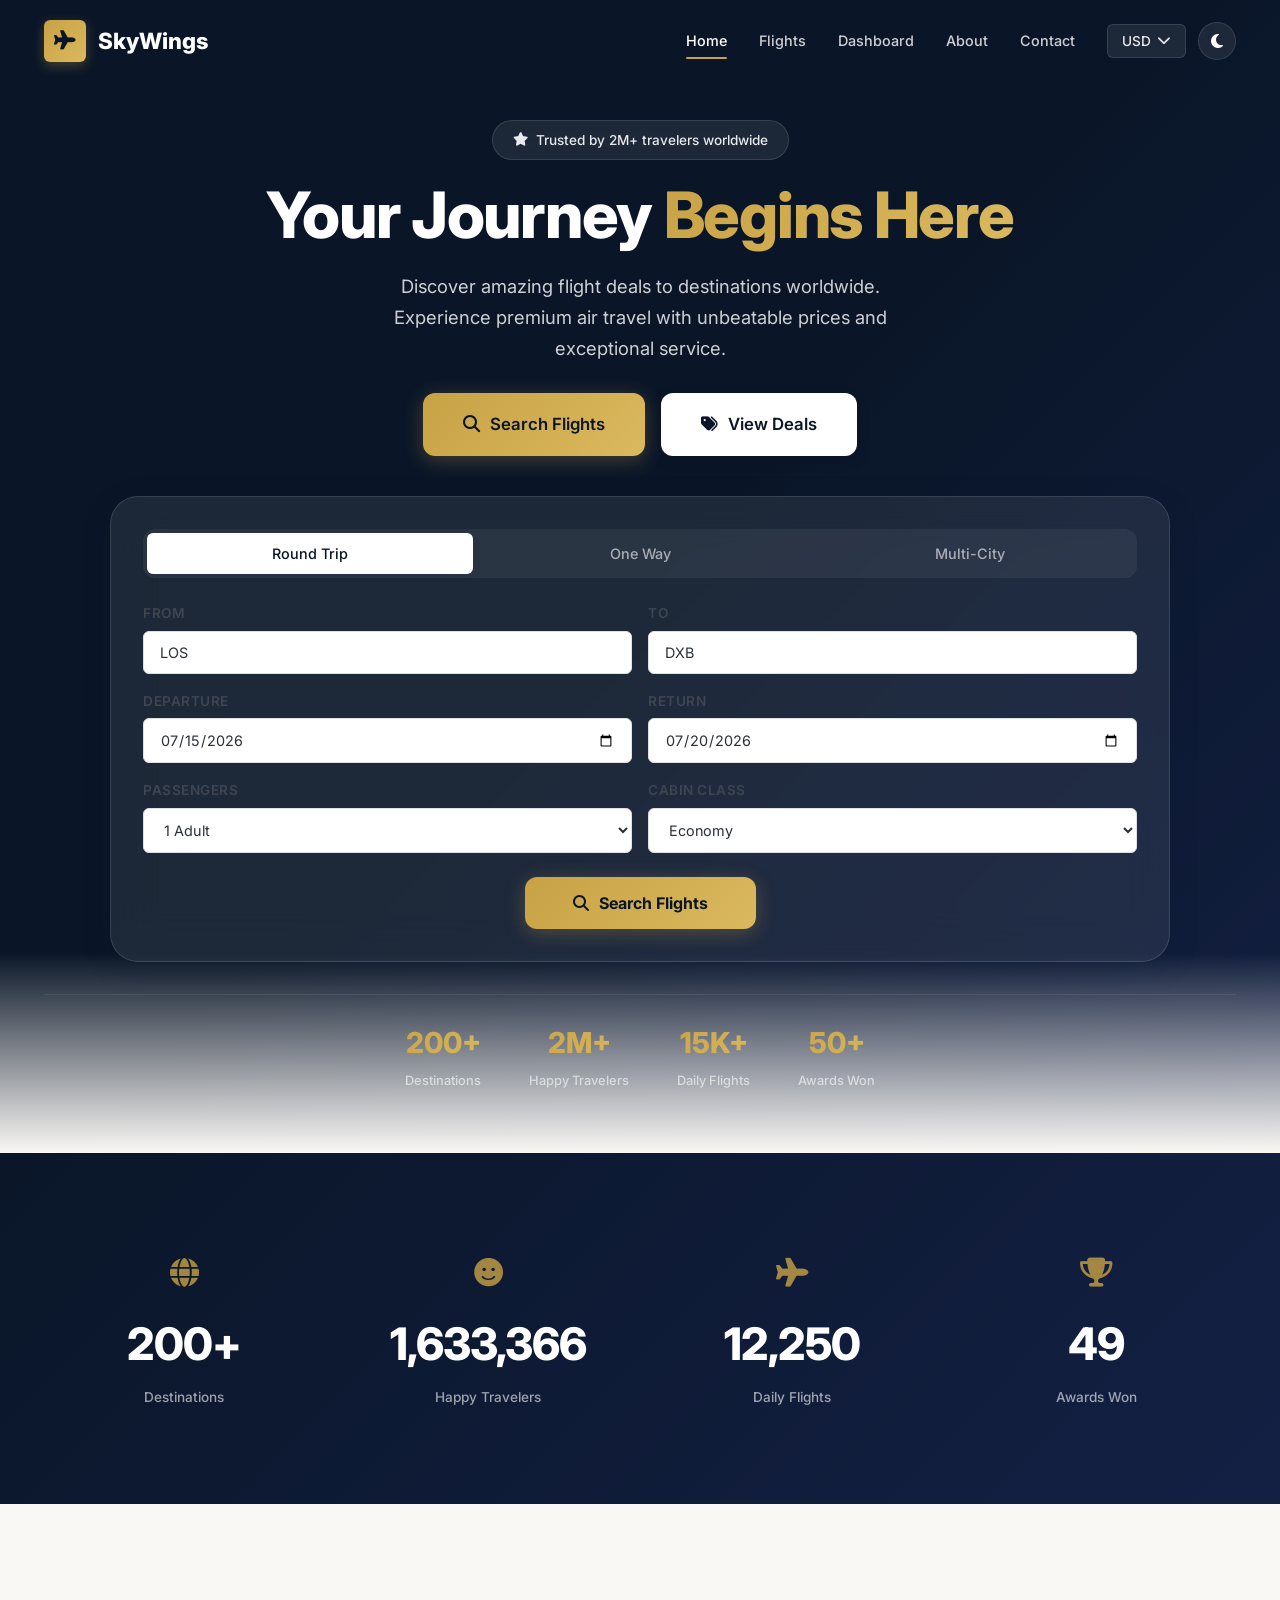
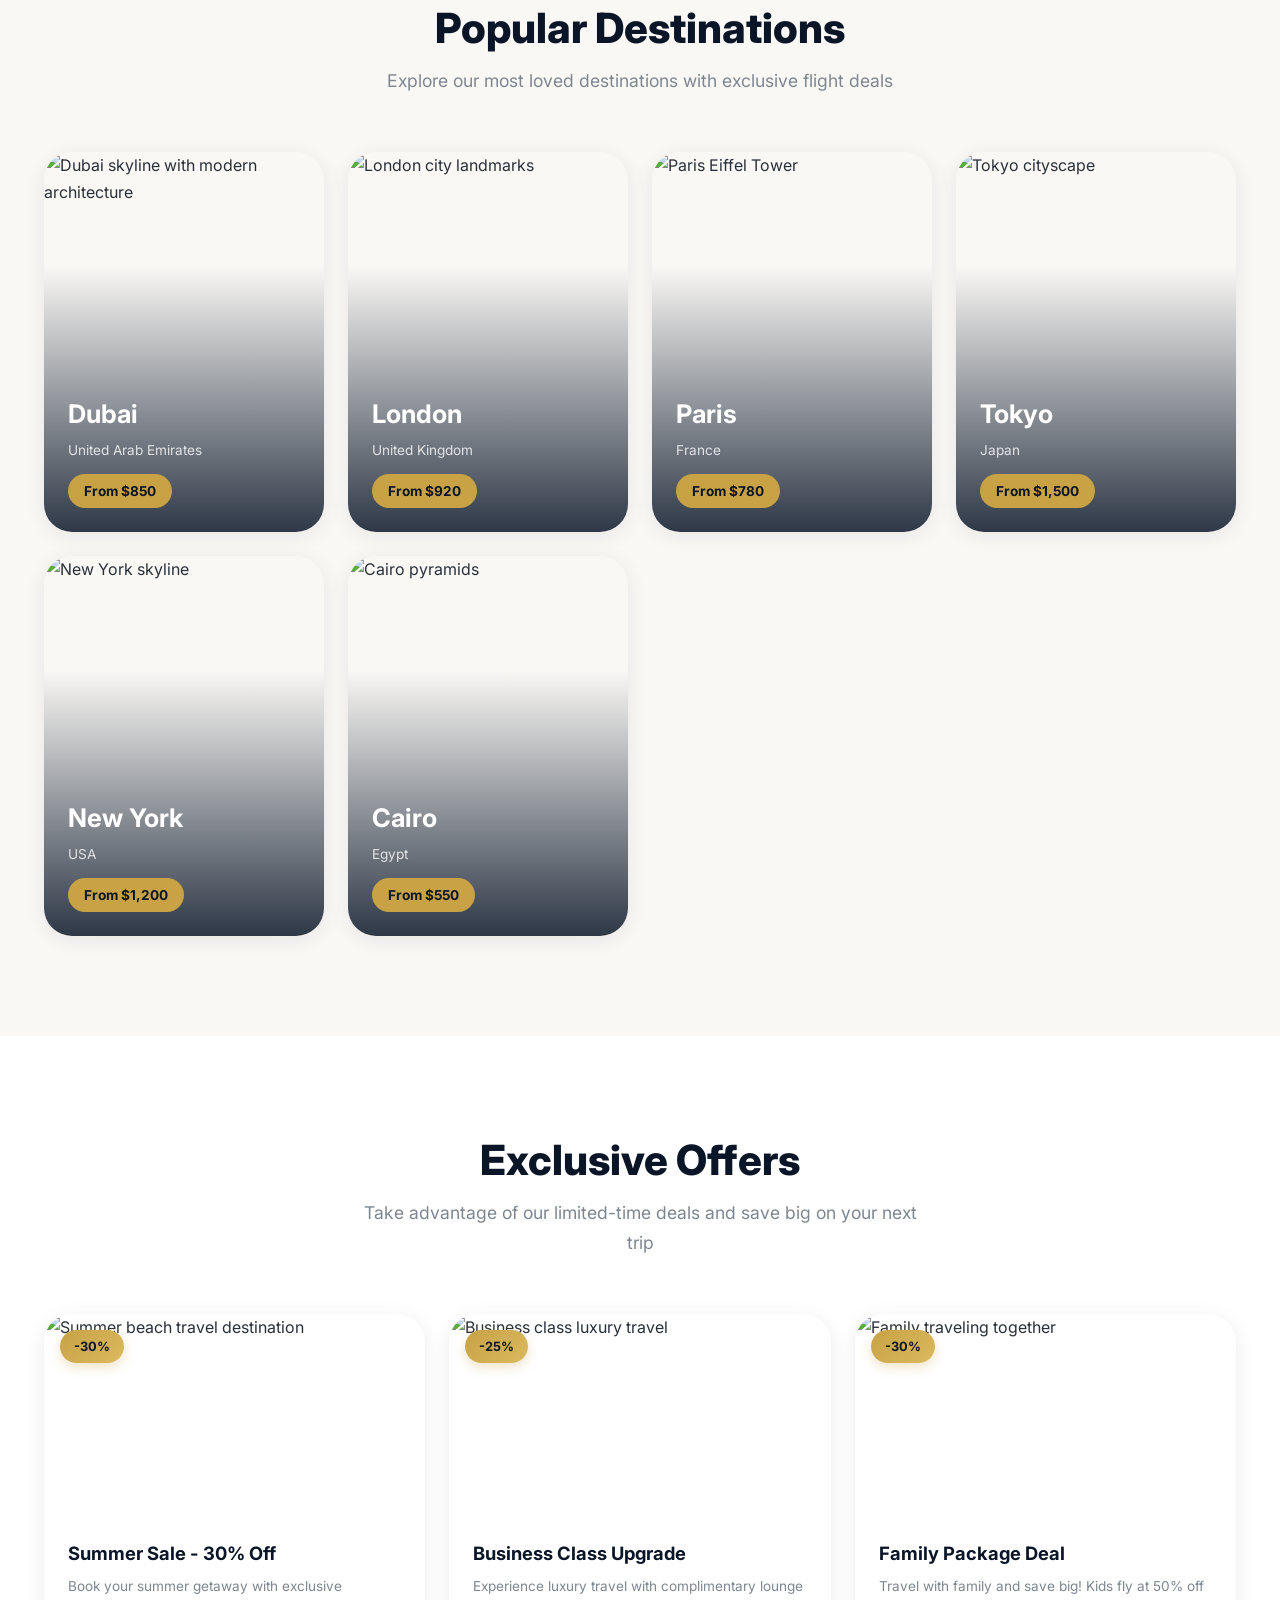
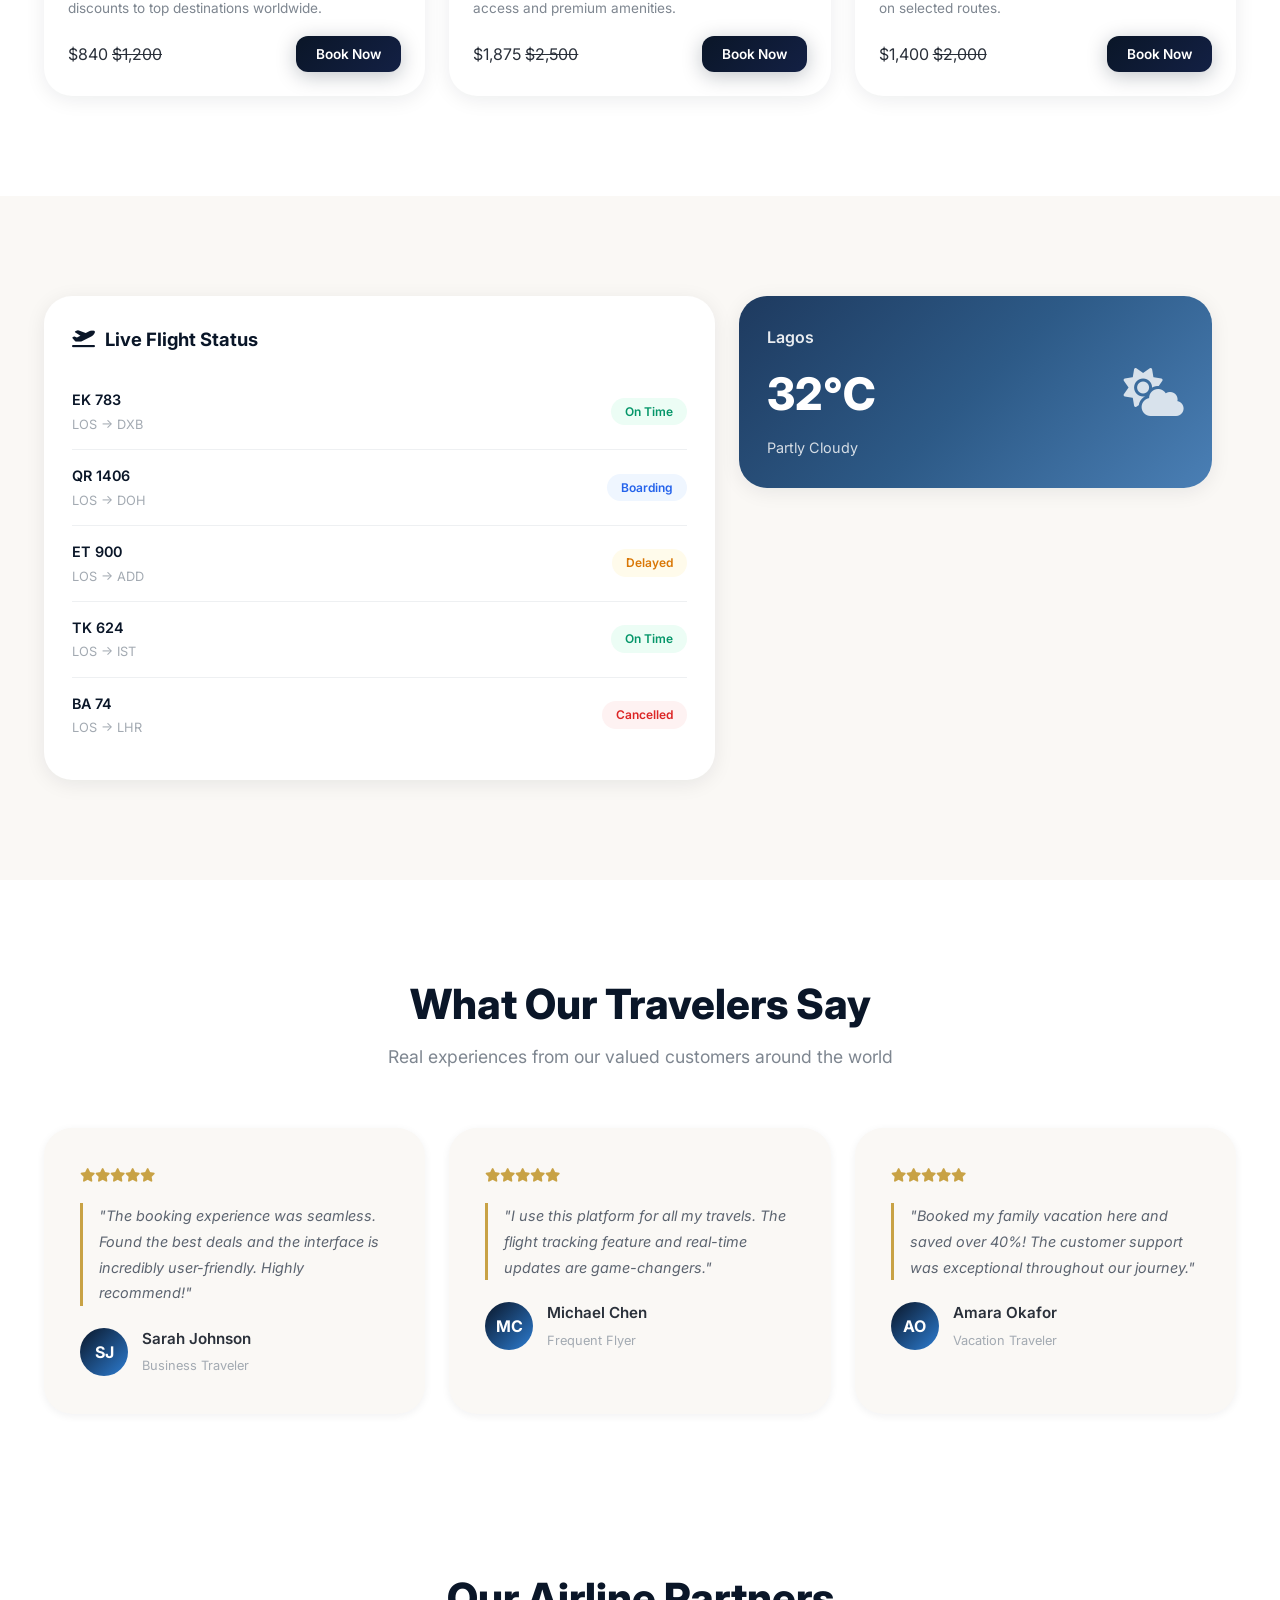
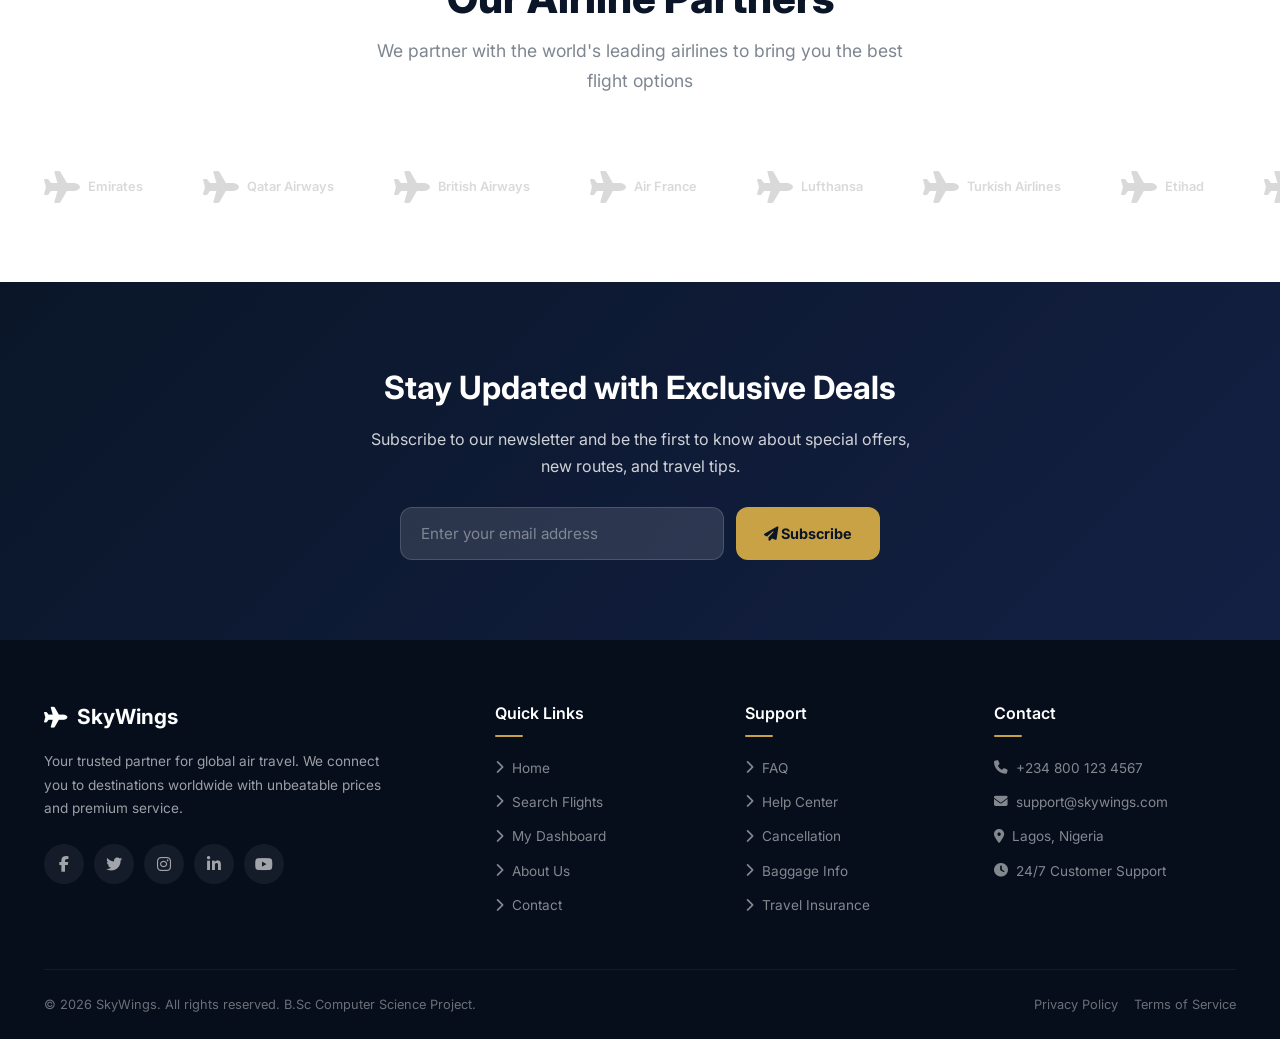
==== index.html @ 7c9b2b01 "Initial commit - SkyWings Flight Booking Website" ====
<!DOCTYPE html>
<html lang="en">
<head>
  <meta charset="UTF-8">
  <meta name="viewport" content="width=device-width, initial-scale=1.0">
  <title>SkyWings - Book Your Flight | Premium Air Travel</title>
  <meta name="description" content="Book flights to destinations worldwide with SkyWings. Best prices, premium service, and seamless booking experience.">
  <meta name="keywords" content="flight booking, cheap flights, air travel, airline tickets, SkyWings">
  
  <!-- Open Graph / Social Media -->
  <meta property="og:title" content="SkyWings - Book Your Flight | Premium Air Travel">
  <meta property="og:description" content="Book flights to destinations worldwide with SkyWings. Best prices, premium service, and seamless booking experience.">
  <meta property="og:type" content="website">
  <meta property="og:url" content="https://skywings.com">
  <meta property="og:image" content="https://images.unsplash.com/photo-1436491865332-7a61a109cc05?w=1200&h=630&fit=crop">
  <meta name="twitter:card" content="summary_large_image">
  <meta name="twitter:title" content="SkyWings - Book Your Flight | Premium Air Travel">
  <meta name="twitter:description" content="Book flights worldwide with SkyWings. Best prices and premium service.">
  
  <link rel="icon" type="image/svg+xml" href="data:image/svg+xml,<svg xmlns='http://www.w3.org/2000/svg' viewBox='0 0 100 100'><text y='.9em' font-size='90'>✈</text></svg>">
  <link rel="apple-touch-icon" href="data:image/svg+xml,<svg xmlns='http://www.w3.org/2000/svg' viewBox='0 0 100 100'><text y='.9em' font-size='90'>✈</text></svg>">
  <link rel="stylesheet" href="https://cdnjs.cloudflare.com/ajax/libs/font-awesome/6.4.0/css/all.min.css">
  <link rel="stylesheet" href="css/style.css">
</head>
<body>
  <!-- Skip to content -->
  <a href="#main-content" class="skip-link">Skip to main content</a>

  <!-- Preloader -->
  <div id="preloader">
    <div class="loader">
      <div class="loader-plane"><i class="fas fa-plane"></i></div>
      <div class="loader-text">SkyWings</div>
      <div class="loader-bar"></div>
    </div>
  </div>

  <!-- Toast Container -->
  <div class="toast-container" aria-live="polite" aria-atomic="true"></div>

  <!-- Navigation -->
  <nav class="navbar" role="navigation" aria-label="Main navigation">
    <div class="container">
      <a href="index.html" class="navbar-brand" aria-label="SkyWings Home">
        <span class="brand-icon" aria-hidden="true"><i class="fas fa-plane"></i></span>
        <span>SkyWings</span>
      </a>
      <div class="navbar-nav" role="menubar">
        <a href="index.html" class="nav-link active" aria-current="page" role="menuitem">Home</a>
        <a href="flights.html" class="nav-link" role="menuitem">Flights</a>
        <a href="dashboard.html" class="nav-link" role="menuitem">Dashboard</a>
        <a href="about.html" class="nav-link" role="menuitem">About</a>
        <a href="pages/contact.html" class="nav-link" role="menuitem">Contact</a>
        <div class="nav-actions">
          <div class="selector-wrapper">
            <button class="selector-trigger" aria-label="Select currency" aria-haspopup="true" aria-expanded="false">USD <i class="fas fa-chevron-down" aria-hidden="true"></i></button>
            <div class="selector-menu" role="menu" aria-label="Currency options">
              <button class="selector-item active" role="menuitem">USD</button>
              <button class="selector-item" role="menuitem">EUR</button>
              <button class="selector-item" role="menuitem">GBP</button>
              <button class="selector-item" role="menuitem">NGN</button>
            </div>
          </div>
          <button class="theme-toggle" aria-label="Toggle dark mode"></button>
        </div>
      </div>
      <button class="navbar-toggler" aria-label="Toggle navigation menu" aria-expanded="false">
        <i class="fas fa-bars" aria-hidden="true"></i>
      </button>
    </div>
  </nav>
  <div class="nav-overlay" aria-hidden="true"></div>

  <!-- Main Content -->
  <main id="main-content">
    <!-- Hero Section -->
    <section class="hero" aria-label="Hero section">
      <div class="hero-bg"></div>
      <div class="hero-content">
        <div class="container">
          <div class="hero-text reveal">
            <div class="hero-badge"><i class="fas fa-star" aria-hidden="true"></i> Trusted by 2M+ travelers worldwide</div>
            <h1>Your Journey <span>Begins Here</span></h1>
            <p>Discover amazing flight deals to destinations worldwide. Experience premium air travel with unbeatable prices and exceptional service.</p>
            <div class="hero-cta">
              <a href="#search" class="btn btn-secondary btn-lg"><i class="fas fa-search" aria-hidden="true"></i> Search Flights</a>
              <a href="flights.html" class="btn btn-light btn-lg"><i class="fas fa-tags" aria-hidden="true"></i> View Deals</a>
            </div>
          </div>

          <!-- Flight Search Form -->
          <div class="search-form-wrapper reveal reveal-delay-1" id="search">
            <div class="search-tabs" role="tablist" aria-label="Trip type">
              <button class="search-tab active" data-trip="roundtrip" role="tab" aria-selected="true">Round Trip</button>
              <button class="search-tab" data-trip="oneway" role="tab" aria-selected="false">One Way</button>
              <button class="search-tab" data-trip="multicity" role="tab" aria-selected="false">Multi-City</button>
            </div>
            <form class="search-form" novalidate>
              <div class="form-group">
                <label for="from">From</label>
                <div class="autocomplete-wrapper">
                  <input type="text" id="from" class="airport-input" placeholder="City or Airport code (e.g. LOS)" value="LOS" aria-label="Departure airport" autocomplete="off" required>
                  <div class="autocomplete-list" role="listbox"></div>
                </div>
              </div>
              <div class="form-group">
                <label for="to">To</label>
                <div class="autocomplete-wrapper">
                  <input type="text" id="to" class="airport-input" placeholder="City or Airport code (e.g. DXB)" value="DXB" aria-label="Destination airport" autocomplete="off" required>
                  <div class="autocomplete-list" role="listbox"></div>
                </div>
              </div>
              <div class="form-group">
                <label for="depart">Departure</label>
                <input type="date" id="depart" value="2026-07-15" aria-label="Departure date" required>
              </div>
              <div class="form-group" id="return-date-group">
                <label for="return">Return</label>
                <input type="date" id="return" value="2026-07-20" aria-label="Return date">
              </div>
              <div class="form-group">
                <label for="passengers">Passengers</label>
                <select id="passengers" aria-label="Number of passengers">
                  <option value="1">1 Adult</option>
                  <option value="2">2 Adults</option>
                  <option value="3">3 Adults</option>
                  <option value="4">4 Adults</option>
                  <option value="5">5 Adults</option>
                </select>
              </div>
              <div class="form-group">
                <label for="cabin">Cabin Class</label>
                <select id="cabin" aria-label="Cabin class">
                  <option value="Economy">Economy</option>
                  <option value="Premium Economy">Premium Economy</option>
                  <option value="Business">Business</option>
                  <option value="First">First Class</option>
                </select>
              </div>
              <div class="search-btn-wrapper">
                <button type="submit" class="search-btn"><i class="fas fa-search" aria-hidden="true"></i> Search Flights</button>
              </div>
            </form>
          </div>

          <!-- Hero Stats -->
          <div class="hero-stats reveal reveal-delay-2">
            <div class="hero-stat">
              <span class="num">200+</span>
              <span class="lbl">Destinations</span>
            </div>
            <div class="hero-stat">
              <span class="num">2M+</span>
              <span class="lbl">Happy Travelers</span>
            </div>
            <div class="hero-stat">
              <span class="num">15K+</span>
              <span class="lbl">Daily Flights</span>
            </div>
            <div class="hero-stat">
              <span class="num">50+</span>
              <span class="lbl">Awards Won</span>
            </div>
          </div>
        </div>
      </div>
    </section>

    <!-- Counters Section -->
    <section class="counter-section" aria-label="Company statistics">
      <div class="container">
        <div class="counters-grid">
          <div class="counter-item reveal">
            <div class="counter-icon" aria-hidden="true"><i class="fas fa-globe"></i></div>
            <div class="counter-number" data-target="200">0</div>
            <div class="counter-label">Destinations</div>
          </div>
          <div class="counter-item reveal">
            <div class="counter-icon" aria-hidden="true"><i class="fas fa-smile"></i></div>
            <div class="counter-number" data-target="2000000">0</div>
            <div class="counter-label">Happy Travelers</div>
          </div>
          <div class="counter-item reveal">
            <div class="counter-icon" aria-hidden="true"><i class="fas fa-plane"></i></div>
            <div class="counter-number" data-target="15000">0</div>
            <div class="counter-label">Daily Flights</div>
          </div>
          <div class="counter-item reveal">
            <div class="counter-icon" aria-hidden="true"><i class="fas fa-trophy"></i></div>
            <div class="counter-number" data-target="50">0</div>
            <div class="counter-label">Awards Won</div>
          </div>
        </div>
      </div>
    </section>

    <!-- Popular Destinations -->
    <section class="section-padding" aria-label="Popular destinations">
      <div class="container">
        <div class="section-title reveal">
          <h2>Popular Destinations</h2>
          <p>Explore our most loved destinations with exclusive flight deals</p>
        </div>
        <div class="destinations-grid">
          <div class="destination-card reveal reveal-delay-1" data-name="Dubai" role="button" tabindex="0">
            <img src="https://images.unsplash.com/photo-1512453979798-5ea266f8880c?w=400&h=350&fit=crop" alt="Dubai skyline with modern architecture" loading="lazy">
            <div class="destination-overlay">
              <h3>Dubai</h3>
              <p>United Arab Emirates</p>
              <span class="destination-price">From $850</span>
            </div>
          </div>
          <div class="destination-card reveal reveal-delay-2" data-name="London" role="button" tabindex="0">
            <img src="https://images.unsplash.com/photo-1513635269975-59663e0ac1ad?w=400&h=350&fit=crop" alt="London city landmarks" loading="lazy">
            <div class="destination-overlay">
              <h3>London</h3>
              <p>United Kingdom</p>
              <span class="destination-price">From $920</span>
            </div>
          </div>
          <div class="destination-card reveal reveal-delay-3" data-name="Paris" role="button" tabindex="0">
            <img src="https://images.unsplash.com/photo-1502602898657-3e91760cbb34?w=400&h=350&fit=crop" alt="Paris Eiffel Tower" loading="lazy">
            <div class="destination-overlay">
              <h3>Paris</h3>
              <p>France</p>
              <span class="destination-price">From $780</span>
            </div>
          </div>
          <div class="destination-card reveal" data-name="Tokyo" role="button" tabindex="0">
            <img src="https://images.unsplash.com/photo-1540959733332-eab4deabeeaf?w=400&h=350&fit=crop" alt="Tokyo cityscape" loading="lazy">
            <div class="destination-overlay">
              <h3>Tokyo</h3>
              <p>Japan</p>
              <span class="destination-price">From $1,500</span>
            </div>
          </div>
          <div class="destination-card reveal reveal-delay-2" data-name="New York" role="button" tabindex="0">
            <img src="https://images.unsplash.com/photo-1496442226666-8d4d0e62e6e9?w=400&h=350&fit=crop" alt="New York skyline" loading="lazy">
            <div class="destination-overlay">
              <h3>New York</h3>
              <p>USA</p>
              <span class="destination-price">From $1,200</span>
            </div>
          </div>
          <div class="destination-card reveal reveal-delay-3" data-name="Cairo" role="button" tabindex="0">
            <img src="https://images.unsplash.com/photo-1572252009286-268acec5ca0a?w=400&h=350&fit=crop" alt="Cairo pyramids" loading="lazy">
            <div class="destination-overlay">
              <h3>Cairo</h3>
              <p>Egypt</p>
              <span class="destination-price">From $550</span>
            </div>
          </div>
        </div>
      </div>
    </section>

    <!-- Offers Section -->
    <section class="section-padding testimonials" aria-label="Travel offers">
      <div class="container">
        <div class="section-title reveal">
          <h2>Exclusive Offers</h2>
          <p>Take advantage of our limited-time deals and save big on your next trip</p>
        </div>
        <div class="offers-grid">
          <div class="offer-card reveal reveal-delay-1">
            <span class="offer-badge">-30%</span>
            <div class="offer-image">
              <img src="https://images.unsplash.com/photo-1464037866556-6812c9d1c72e?w=400&h=250&fit=crop" alt="Summer beach travel destination" loading="lazy">
            </div>
            <div class="offer-content">
              <h3>Summer Sale - 30% Off</h3>
              <p>Book your summer getaway with exclusive discounts to top destinations worldwide.</p>
              <div class="offer-price">
                <span class="price">$840 <del aria-label="Original price $1,200">$1,200</del></span>
                <button class="btn btn-primary btn-sm">Book Now</button>
              </div>
            </div>
          </div>
          <div class="offer-card reveal reveal-delay-2">
            <span class="offer-badge">-25%</span>
            <div class="offer-image">
              <img src="https://images.unsplash.com/photo-1542296332-2e4473faf563?w=400&h=250&fit=crop" alt="Business class luxury travel" loading="lazy">
            </div>
            <div class="offer-content">
              <h3>Business Class Upgrade</h3>
              <p>Experience luxury travel with complimentary lounge access and premium amenities.</p>
              <div class="offer-price">
                <span class="price">$1,875 <del aria-label="Original price $2,500">$2,500</del></span>
                <button class="btn btn-primary btn-sm">Book Now</button>
              </div>
            </div>
          </div>
          <div class="offer-card reveal reveal-delay-3">
            <span class="offer-badge">-30%</span>
            <div class="offer-image">
              <img src="https://images.unsplash.com/photo-1488646953014-85cb44e25828?w=400&h=250&fit=crop" alt="Family traveling together" loading="lazy">
            </div>
            <div class="offer-content">
              <h3>Family Package Deal</h3>
              <p>Travel with family and save big! Kids fly at 50% off on selected routes.</p>
              <div class="offer-price">
                <span class="price">$1,400 <del aria-label="Original price $2,000">$2,000</del></span>
                <button class="btn btn-primary btn-sm">Book Now</button>
              </div>
            </div>
          </div>
        </div>
      </div>
    </section>

    <!-- Flight Status + Weather Widget -->
    <section class="section-padding" aria-label="Live flight status and weather">
      <div class="container">
        <div class="row g-4">
          <div class="col-lg-7 reveal">
            <div class="flight-status-widget">
              <h3><i class="fas fa-plane-departure" aria-hidden="true"></i> Live Flight Status</h3>
              <div class="flight-status-list"></div>
            </div>
          </div>
          <div class="col-lg-5 reveal reveal-delay-1">
            <div class="weather-widget">
              <div class="weather-data" data-city="Lagos"></div>
            </div>
          </div>
        </div>
      </div>
    </section>

    <!-- Testimonials -->
    <section class="section-padding testimonials" aria-label="Customer testimonials">
      <div class="container">
        <div class="section-title reveal">
          <h2>What Our Travelers Say</h2>
          <p>Real experiences from our valued customers around the world</p>
        </div>
        <div class="testimonials-grid">
          <div class="testimonial-card reveal reveal-delay-1">
            <div class="testimonial-stars" aria-label="5 out of 5 stars">
              <i class="fas fa-star" aria-hidden="true"></i><i class="fas fa-star" aria-hidden="true"></i><i class="fas fa-star" aria-hidden="true"></i><i class="fas fa-star" aria-hidden="true"></i><i class="fas fa-star" aria-hidden="true"></i>
            </div>
            <p class="testimonial-text">"The booking experience was seamless. Found the best deals and the interface is incredibly user-friendly. Highly recommend!"</p>
            <div class="testimonial-author">
              <div class="testimonial-avatar" aria-hidden="true">SJ</div>
              <div class="testimonial-info">
                <h4>Sarah Johnson</h4>
                <span>Business Traveler</span>
              </div>
            </div>
          </div>
          <div class="testimonial-card reveal reveal-delay-2">
            <div class="testimonial-stars" aria-label="5 out of 5 stars">
              <i class="fas fa-star" aria-hidden="true"></i><i class="fas fa-star" aria-hidden="true"></i><i class="fas fa-star" aria-hidden="true"></i><i class="fas fa-star" aria-hidden="true"></i><i class="fas fa-star" aria-hidden="true"></i>
            </div>
            <p class="testimonial-text">"I use this platform for all my travels. The flight tracking feature and real-time updates are game-changers."</p>
            <div class="testimonial-author">
              <div class="testimonial-avatar" aria-hidden="true">MC</div>
              <div class="testimonial-info">
                <h4>Michael Chen</h4>
                <span>Frequent Flyer</span>
              </div>
            </div>
          </div>
          <div class="testimonial-card reveal reveal-delay-3">
            <div class="testimonial-stars" aria-label="5 out of 5 stars">
              <i class="fas fa-star" aria-hidden="true"></i><i class="fas fa-star" aria-hidden="true"></i><i class="fas fa-star" aria-hidden="true"></i><i class="fas fa-star" aria-hidden="true"></i><i class="fas fa-star" aria-hidden="true"></i>
            </div>
            <p class="testimonial-text">"Booked my family vacation here and saved over 40%! The customer support was exceptional throughout our journey."</p>
            <div class="testimonial-author">
              <div class="testimonial-avatar" aria-hidden="true">AO</div>
              <div class="testimonial-info">
                <h4>Amara Okafor</h4>
                <span>Vacation Traveler</span>
              </div>
            </div>
          </div>
        </div>
      </div>
    </section>

    <!-- Partners Section -->
    <section class="partners-section section-padding" aria-label="Airline partners">
      <div class="container">
        <div class="section-title reveal">
          <h2>Our Airline Partners</h2>
          <p>We partner with the world's leading airlines to bring you the best flight options</p>
        </div>
        <div class="partners-track" aria-hidden="true">
          <div class="partner-item"><i class="fas fa-plane"></i> <span style="font-size:0.8rem;color:var(--gray-500);margin-left:8px;font-weight:600;">Emirates</span></div>
          <div class="partner-item"><i class="fas fa-plane"></i> <span style="font-size:0.8rem;color:var(--gray-500);margin-left:8px;font-weight:600;">Qatar Airways</span></div>
          <div class="partner-item"><i class="fas fa-plane"></i> <span style="font-size:0.8rem;color:var(--gray-500);margin-left:8px;font-weight:600;">British Airways</span></div>
          <div class="partner-item"><i class="fas fa-plane"></i> <span style="font-size:0.8rem;color:var(--gray-500);margin-left:8px;font-weight:600;">Air France</span></div>
          <div class="partner-item"><i class="fas fa-plane"></i> <span style="font-size:0.8rem;color:var(--gray-500);margin-left:8px;font-weight:600;">Lufthansa</span></div>
          <div class="partner-item"><i class="fas fa-plane"></i> <span style="font-size:0.8rem;color:var(--gray-500);margin-left:8px;font-weight:600;">Turkish Airlines</span></div>
          <div class="partner-item"><i class="fas fa-plane"></i> <span style="font-size:0.8rem;color:var(--gray-500);margin-left:8px;font-weight:600;">Etihad</span></div>
          <div class="partner-item"><i class="fas fa-plane"></i> <span style="font-size:0.8rem;color:var(--gray-500);margin-left:8px;font-weight:600;">KLM</span></div>
          <div class="partner-item"><i class="fas fa-plane"></i> <span style="font-size:0.8rem;color:var(--gray-500);margin-left:8px;font-weight:600;">Singapore Airlines</span></div>
          <div class="partner-item"><i class="fas fa-plane"></i> <span style="font-size:0.8rem;color:var(--gray-500);margin-left:8px;font-weight:600;">Ethiopian Airlines</span></div>
          <!-- Duplicate for infinite scroll -->
          <div class="partner-item"><i class="fas fa-plane"></i> <span style="font-size:0.8rem;color:var(--gray-500);margin-left:8px;font-weight:600;">Emirates</span></div>
          <div class="partner-item"><i class="fas fa-plane"></i> <span style="font-size:0.8rem;color:var(--gray-500);margin-left:8px;font-weight:600;">Qatar Airways</span></div>
          <div class="partner-item"><i class="fas fa-plane"></i> <span style="font-size:0.8rem;color:var(--gray-500);margin-left:8px;font-weight:600;">British Airways</span></div>
          <div class="partner-item"><i class="fas fa-plane"></i> <span style="font-size:0.8rem;color:var(--gray-500);margin-left:8px;font-weight:600;">Air France</span></div>
          <div class="partner-item"><i class="fas fa-plane"></i> <span style="font-size:0.8rem;color:var(--gray-500);margin-left:8px;font-weight:600;">Lufthansa</span></div>
          <div class="partner-item"><i class="fas fa-plane"></i> <span style="font-size:0.8rem;color:var(--gray-500);margin-left:8px;font-weight:600;">Turkish Airlines</span></div>
          <div class="partner-item"><i class="fas fa-plane"></i> <span style="font-size:0.8rem;color:var(--gray-500);margin-left:8px;font-weight:600;">Etihad</span></div>
          <div class="partner-item"><i class="fas fa-plane"></i> <span style="font-size:0.8rem;color:var(--gray-500);margin-left:8px;font-weight:600;">KLM</span></div>
          <div class="partner-item"><i class="fas fa-plane"></i> <span style="font-size:0.8rem;color:var(--gray-500);margin-left:8px;font-weight:600;">Singapore Airlines</span></div>
          <div class="partner-item"><i class="fas fa-plane"></i> <span style="font-size:0.8rem;color:var(--gray-500);margin-left:8px;font-weight:600;">Ethiopian Airlines</span></div>
        </div>
      </div>
    </section>

    <!-- Newsletter -->
    <section class="newsletter section-padding" aria-label="Newsletter subscription">
      <div class="container">
        <div class="newsletter-content reveal">
          <h2>Stay Updated with Exclusive Deals</h2>
          <p>Subscribe to our newsletter and be the first to know about special offers, new routes, and travel tips.</p>
          <form class="newsletter-form">
            <input type="email" placeholder="Enter your email address" aria-label="Email for newsletter" required>
            <button type="submit"><i class="fas fa-paper-plane" aria-hidden="true"></i> Subscribe</button>
          </form>
        </div>
      </div>
    </section>
  </main>

  <!-- Footer -->
  <footer class="footer" role="contentinfo">
    <div class="container">
      <div class="footer-grid">
        <div class="footer-brand">
          <h3><i class="fas fa-plane" aria-hidden="true"></i> SkyWings</h3>
          <p>Your trusted partner for global air travel. We connect you to destinations worldwide with unbeatable prices and premium service.</p>
          <div class="footer-social">
            <a href="#" aria-label="Follow us on Facebook"><i class="fab fa-facebook-f"></i></a>
            <a href="#" aria-label="Follow us on Twitter"><i class="fab fa-twitter"></i></a>
            <a href="#" aria-label="Follow us on Instagram"><i class="fab fa-instagram"></i></a>
            <a href="#" aria-label="Follow us on LinkedIn"><i class="fab fa-linkedin-in"></i></a>
            <a href="#" aria-label="Subscribe to our YouTube channel"><i class="fab fa-youtube"></i></a>
          </div>
        </div>
        <div>
          <h4>Quick Links</h4>
          <ul class="footer-links">
            <li><a href="index.html"><i class="fas fa-chevron-right" aria-hidden="true"></i> Home</a></li>
            <li><a href="flights.html"><i class="fas fa-chevron-right" aria-hidden="true"></i> Search Flights</a></li>
            <li><a href="dashboard.html"><i class="fas fa-chevron-right" aria-hidden="true"></i> My Dashboard</a></li>
            <li><a href="about.html"><i class="fas fa-chevron-right" aria-hidden="true"></i> About Us</a></li>
            <li><a href="pages/contact.html"><i class="fas fa-chevron-right" aria-hidden="true"></i> Contact</a></li>
          </ul>
        </div>
        <div>
          <h4>Support</h4>
          <ul class="footer-links">
            <li><a href="pages/faq.html"><i class="fas fa-chevron-right" aria-hidden="true"></i> FAQ</a></li>
            <li><a href="pages/contact.html"><i class="fas fa-chevron-right" aria-hidden="true"></i> Help Center</a></li>
            <li><a href="#"><i class="fas fa-chevron-right" aria-hidden="true"></i> Cancellation</a></li>
            <li><a href="#"><i class="fas fa-chevron-right" aria-hidden="true"></i> Baggage Info</a></li>
            <li><a href="#"><i class="fas fa-chevron-right" aria-hidden="true"></i> Travel Insurance</a></li>
          </ul>
        </div>
        <div>
          <h4>Contact</h4>
          <ul class="footer-links">
            <li><a href="tel:+2348001234567" aria-label="Call us at +234 800 123 4567"><i class="fas fa-phone" aria-hidden="true"></i> +234 800 123 4567</a></li>
            <li><a href="mailto:support@skywings.com"><i class="fas fa-envelope" aria-hidden="true"></i> support@skywings.com</a></li>
            <li><a href="#"><i class="fas fa-map-marker-alt" aria-hidden="true"></i> Lagos, Nigeria</a></li>
            <li><a href="#"><i class="fas fa-clock" aria-hidden="true"></i> 24/7 Customer Support</a></li>
          </ul>
        </div>
      </div>
      <div class="footer-bottom">
        <p>&copy; 2026 SkyWings. All rights reserved. B.Sc Computer Science Project.</p>
        <div class="footer-bottom-links">
          <a href="#">Privacy Policy</a>
          <a href="#">Terms of Service</a>
        </div>
      </div>
    </div>
  </footer>

  <!-- Scroll to Top -->
  <button class="scroll-top" aria-label="Scroll to top"><i class="fas fa-arrow-up" aria-hidden="true"></i></button>

  <!-- Scripts -->
  <script src="js/data.js"></script>
  <script src="js/main.js"></script>
</body>
</html>
---- css/style.css ----
/* ============================================================
   SKYWINGS - Premium Flight Booking Interface v2.0
   Fully Responsive | WCAG 2.1 AA | Cross-Browser
   B.Sc Computer Science Final Year Project
   ============================================================ */

/* ===== GOOGLE FONTS ===== */
@import url('https://fonts.googleapis.com/css2?family=Inter:wght@300;400;500;600;700;800;900&display=swap');

/* ===== CSS CUSTOM PROPERTIES ===== */
:root {
  --primary: #0a1628;
  --primary-light: #132044;
  --primary-dark: #060e1c;
  --secondary: #c8a245;
  --secondary-light: #dbb95e;
  --secondary-dark: #a88332;
  --accent: #2d7dd2;
  --white: #ffffff;
  --black: #0a0a0a;
  --cream: #faf8f5;
  --gray-50: #f7f7f9;
  --gray-100: #eef0f2;
  --gray-200: #dde0e4;
  --gray-300: #c4c9cf;
  --gray-400: #a3aab2;
  --gray-500: #7e8690;
  --gray-600: #5c6470;
  --gray-700: #3f4652;
  --gray-800: #2a303a;
  --gray-900: #14181f;
  --success: #059669;
  --warning: #d97706;
  --error: #dc2626;
  --info: #2563eb;
  --font-primary: 'Inter', -apple-system, 'Segoe UI', system-ui, sans-serif;
  --shadow-xs: 0 1px 2px rgba(10,22,40,0.05);
  --shadow-sm: 0 2px 8px rgba(10,22,40,0.06);
  --shadow-md: 0 4px 20px rgba(10,22,40,0.08);
  --shadow-lg: 0 8px 40px rgba(10,22,40,0.12);
  --shadow-xl: 0 16px 60px rgba(10,22,40,0.16);
  --radius-sm: 6px;
  --radius-md: 12px;
  --radius-lg: 20px;
  --radius-xl: 28px;
  --radius-full: 9999px;
  --ease-out: cubic-bezier(0.16, 1, 0.3, 1);
  --transition-fast: 0.2s var(--ease-out);
  --transition-normal: 0.35s var(--ease-out);
  --glass-bg: rgba(255,255,255,0.08);
  --glass-border: rgba(255,255,255,0.12);
  --glass-shadow: 0 8px 32px rgba(10,22,40,0.12);
}

[data-theme="dark"] {
  --primary: #1a2a4a;
  --primary-light: #243b66;
  --primary-dark: #0d1a33;
  --cream: #111827;
  --gray-50: #1a202c;
  --gray-100: #242b3d;
  --gray-200: #2d3648;
  --gray-300: #3d4759;
  --gray-400: #5c6678;
  --gray-500: #7b8496;
  --gray-600: #9ca3b4;
  --gray-700: #c4cad6;
  --gray-800: #e2e6ed;
  --gray-900: #f3f4f8;
  --glass-bg: rgba(0,0,0,0.25);
  --glass-border: rgba(255,255,255,0.06);
  --shadow-sm: 0 2px 8px rgba(0,0,0,0.3);
  --shadow-md: 0 4px 20px rgba(0,0,0,0.35);
  --shadow-lg: 0 8px 40px rgba(0,0,0,0.4);
  --shadow-xl: 0 16px 60px rgba(0,0,0,0.45);
}

/* ===== RESET & BASE ===== */
*, *::before, *::after { box-sizing: border-box; margin: 0; padding: 0; }
html { scroll-behavior: smooth; font-size: 16px; -webkit-font-smoothing: antialiased; }
body {
  font-family: var(--font-primary);
  color: var(--gray-800);
  background: var(--cream);
  line-height: 1.65;
  overflow-x: hidden;
  transition: background 0.4s, color 0.4s;
}
a { text-decoration: none; color: inherit; transition: color var(--transition-fast); }
ul { list-style: none; }
img { max-width: 100%; height: auto; display: block; }
button { cursor: pointer; border: none; outline: none; font-family: inherit; background: none; }
input, select, textarea { font-family: inherit; outline: none; }

/* Skip to content - accessibility */
.skip-link {
  position: absolute; top: -100%; left: 0; z-index: 10000;
  padding: 12px 24px; background: var(--secondary); color: var(--white);
  font-weight: 600; text-decoration: none;
}
.skip-link:focus { top: 0; }

/* Scrollbar */
::-webkit-scrollbar { width: 6px; height: 6px; }
::-webkit-scrollbar-track { background: transparent; }
::-webkit-scrollbar-thumb { background: var(--gray-300); border-radius: 3px; }
::-webkit-scrollbar-thumb:hover { background: var(--gray-400); }

/* ===== PRELOADER ===== */
#preloader { position: fixed; inset: 0; background: var(--primary); display: flex; align-items: center; justify-content: center; z-index: 99999; transition: opacity 0.6s, visibility 0.6s; }
#preloader.hidden { opacity: 0; visibility: hidden; }
.loader { display: flex; flex-direction: column; align-items: center; gap: 24px; }
.loader-brand { font-size: 2.5rem; font-weight: 800; color: var(--secondary); letter-spacing: 4px; }
.loader-bar { width: 220px; height: 3px; background: rgba(255,255,255,0.1); border-radius: 2px; overflow: hidden; }
.loader-bar::after { content: ''; display: block; width: 60%; height: 100%; background: linear-gradient(90deg, var(--secondary), var(--secondary-light)); border-radius: 2px; animation: loaderSlide 1.2s var(--ease-out) infinite; }
@keyframes loaderSlide { 0% { transform: translateX(-100%); } 100% { transform: translateX(180%); } }
.loader-plane { font-size: 2.5rem; color: var(--secondary); animation: planeFloat 1.5s ease-in-out infinite; }
@keyframes planeFloat { 0%, 100% { transform: translateY(0); } 50% { transform: translateY(-10px); } }
.loader-text { font-size: 2rem; font-weight: 800; color: var(--secondary); letter-spacing: 4px; }

/* ===== CONTAINER & SECTION ===== */
.container { width: 100%; max-width: 1240px; margin: 0 auto; padding: 0 24px; }
@media (max-width: 575px) { .container { padding: 0 16px; } }
.section { padding: 100px 0; }
@media (max-width: 767px) { .section { padding: 60px 0; } }
.section-header { text-align: center; margin-bottom: 56px; }
@media (max-width: 575px) { .section-header { margin-bottom: 36px; } }
.section-tag { display: inline-flex; align-items: center; gap: 8px; padding: 6px 18px; background: rgba(200,162,69,0.1); color: var(--secondary); border-radius: var(--radius-full); font-size: 0.8rem; font-weight: 600; letter-spacing: 1px; text-transform: uppercase; margin-bottom: 16px; }
.section-header h2 { font-size: clamp(1.5rem, 4vw, 2.6rem); font-weight: 800; color: var(--primary); line-height: 1.2; margin-bottom: 12px; }
.section-header p { color: var(--gray-500); font-size: clamp(0.9rem, 2vw, 1.1rem); max-width: 560px; margin: 0 auto; line-height: 1.7; }

/* Backwards compat for older section classes used in HTML */
.section-padding { padding: 100px 0; }
@media (max-width: 767px) { .section-padding { padding: 60px 0; } }
.section-title { text-align: center; margin-bottom: 56px; }
@media (max-width: 575px) { .section-title { margin-bottom: 36px; } }
.section-title h2 { font-size: clamp(1.5rem, 4vw, 2.6rem); font-weight: 800; color: var(--primary); line-height: 1.2; margin-bottom: 12px; }
.section-title p { color: var(--gray-500); font-size: clamp(0.9rem, 2vw, 1.1rem); max-width: 560px; margin: 0 auto; line-height: 1.7; }
.section-title span { font-size: clamp(1.5rem, 4vw, 2.6rem); font-weight: 800; color: var(--primary); line-height: 1.2; }

/* ===== SCROLL REVEAL ANIMATION ===== */
.reveal { opacity: 0; transform: translateY(30px); transition: opacity 0.7s var(--ease-out), transform 0.7s var(--ease-out); }
.reveal.visible { opacity: 1; transform: translateY(0); }
.reveal-delay-1 { transition-delay: 0.1s; }
.reveal-delay-2 { transition-delay: 0.2s; }
.reveal-delay-3 { transition-delay: 0.3s; }
.reveal-delay-4 { transition-delay: 0.4s; }

/* ===== BREADCRUMBS ===== */
.breadcrumbs { display: flex; align-items: center; gap: 8px; padding: 16px 0; font-size: 0.85rem; color: var(--gray-400); }
.breadcrumbs a { color: var(--gray-500); transition: color var(--transition-fast); }
.breadcrumbs a:hover { color: var(--secondary); }
.breadcrumbs .separator { color: var(--gray-300); }
.breadcrumbs .current { color: var(--secondary); font-weight: 600; }

/* ===== BUTTONS ===== */
.btn { display: inline-flex; align-items: center; justify-content: center; gap: 10px; padding: 14px 32px; border-radius: var(--radius-md); font-size: 0.95rem; font-weight: 600; transition: all var(--transition-normal); position: relative; overflow: hidden; white-space: nowrap; }
.btn::after { content: ''; position: absolute; inset: 0; background: rgba(255,255,255,0.15); transform: translateX(-100%); transition: transform 0.4s var(--ease-out); }
.btn:hover::after { transform: translateX(0); }
.btn-primary { background: linear-gradient(135deg, var(--primary), var(--primary-light)); color: var(--white); box-shadow: 0 4px 20px rgba(10,22,40,0.25); }
.btn-primary:hover { transform: translateY(-2px); box-shadow: 0 8px 30px rgba(10,22,40,0.3); }
.btn-secondary { background: linear-gradient(135deg, var(--secondary), var(--secondary-light)); color: var(--primary); box-shadow: 0 4px 20px rgba(200,162,69,0.3); }
.btn-secondary:hover { transform: translateY(-2px); box-shadow: 0 8px 30px rgba(200,162,69,0.4); }
.btn-outline { background: transparent; color: var(--white); border: 2px solid rgba(255,255,255,0.3); }
.btn-outline:hover { border-color: var(--white); background: rgba(255,255,255,0.1); }
.btn-light { background: var(--white); color: var(--primary); box-shadow: 0 4px 15px rgba(0,0,0,0.1); }
.btn-light:hover { transform: translateY(-2px); box-shadow: 0 8px 25px rgba(0,0,0,0.15); }
.btn-sm { padding: 10px 20px; font-size: 0.85rem; }
.btn-lg { padding: 18px 40px; font-size: 1.05rem; }
@media (max-width: 575px) { .btn { padding: 12px 24px; font-size: 0.9rem; } .btn-lg { padding: 14px 28px; font-size: 0.95rem; } }

/* Search button specific styling */
.search-btn { display: inline-flex; align-items: center; justify-content: center; gap: 10px; padding: 16px 48px; background: linear-gradient(135deg, var(--secondary), var(--secondary-light)); color: var(--primary); border: none; border-radius: var(--radius-md); font-size: 1rem; font-weight: 700; cursor: pointer; transition: all var(--transition-normal); box-shadow: 0 4px 20px rgba(200,162,69,0.3); position: relative; overflow: hidden; }
.search-btn::after { content: ''; position: absolute; inset: 0; background: rgba(255,255,255,0.15); transform: translateX(-100%); transition: transform 0.4s var(--ease-out); }
.search-btn:hover::after { transform: translateX(0); }
.search-btn:hover { transform: translateY(-2px); box-shadow: 0 8px 30px rgba(200,162,69,0.4); }

/* ===== LOADING SPINNER ===== */
.spinner { width: 24px; height: 24px; border: 3px solid var(--gray-200); border-top-color: var(--secondary); border-radius: 50%; animation: spin 0.8s linear infinite; display: inline-block; }
@keyframes spin { to { transform: rotate(360deg); } }

/* ===== NAVIGATION ===== */
.navbar { position: fixed; top: 0; left: 0; width: 100%; z-index: 1000; padding: 20px 0; transition: all 0.4s var(--ease-out); }
.navbar.scrolled { background: rgba(10,22,40,0.95); backdrop-filter: blur(20px); -webkit-backdrop-filter: blur(20px); padding: 12px 0; box-shadow: 0 1px 0 rgba(255,255,255,0.06); }
.navbar .container { display: flex; align-items: center; justify-content: space-between; }
.navbar-brand { display: flex; align-items: center; gap: 12px; font-size: 1.4rem; font-weight: 800; color: var(--white); flex-shrink: 0; }
.brand-icon { width: 42px; height: 42px; background: linear-gradient(135deg, var(--secondary), var(--secondary-light)); border-radius: var(--radius-sm); display: flex; align-items: center; justify-content: center; font-size: 1.2rem; color: var(--primary); box-shadow: 0 4px 12px rgba(200,162,69,0.3); flex-shrink: 0; }
.navbar-nav { display: flex; align-items: center; gap: 32px; }
.nav-link { color: rgba(255,255,255,0.8); font-weight: 500; font-size: 0.9rem; position: relative; padding: 4px 0; transition: color var(--transition-fast); }
.nav-link::after { content: ''; position: absolute; bottom: -2px; left: 0; width: 0; height: 2px; background: var(--secondary); transition: width 0.3s var(--ease-out); border-radius: 1px; }
.nav-link:hover, .nav-link.active { color: var(--white); }
.nav-link:hover::after, .nav-link.active::after { width: 100%; }
[aria-current="page"] { color: var(--white) !important; }
[aria-current="page"]::after { width: 100% !important; }
.nav-actions { display: flex; align-items: center; gap: 12px; flex-shrink: 0; }
.theme-toggle { width: 38px; height: 38px; border-radius: var(--radius-full); background: var(--glass-bg); border: 1px solid var(--glass-border); color: var(--white); display: flex; align-items: center; justify-content: center; font-size: 1rem; transition: all var(--transition-fast); backdrop-filter: blur(10px); }
.theme-toggle:hover { background: rgba(255,255,255,0.15); transform: rotate(15deg); }
.navbar-toggler { display: none; width: 38px; height: 38px; border-radius: var(--radius-sm); background: var(--glass-bg); border: 1px solid var(--glass-border); color: var(--white); font-size: 1.1rem; align-items: center; justify-content: center; }
.nav-overlay { position: fixed; inset: 0; background: rgba(0,0,0,0.6); z-index: 998; opacity: 0; visibility: hidden; transition: all var(--transition-normal); }
.nav-overlay.active { opacity: 1; visibility: visible; }

/* Selector */
.selector-wrapper { position: relative; }
.selector-trigger { display: flex; align-items: center; gap: 6px; padding: 8px 14px; background: var(--glass-bg); border: 1px solid var(--glass-border); border-radius: var(--radius-sm); color: rgba(255,255,255,0.9); font-size: 0.85rem; font-weight: 500; transition: all var(--transition-fast); cursor: pointer; }
.selector-trigger:hover { background: rgba(255,255,255,0.12); }
.selector-menu { position: absolute; top: calc(100% + 8px); right: 0; background: var(--white); border-radius: var(--radius-md); box-shadow: var(--shadow-lg); min-width: 130px; overflow: hidden; opacity: 0; visibility: hidden; transform: translateY(8px); transition: all var(--transition-fast); z-index: 100; }
[data-theme="dark"] .selector-menu { background: var(--gray-50); }
.selector-menu.active { opacity: 1; visibility: visible; transform: translateY(0); }
.selector-item { width: 100%; padding: 12px 16px; text-align: left; font-size: 0.85rem; color: var(--gray-700); transition: background var(--transition-fast); }
.selector-item:hover { background: var(--gray-50); }
.selector-item.active { color: var(--secondary); font-weight: 600; }

/* Mobile Nav */
@media (max-width: 991px) {
  .navbar-nav { position: fixed; top: 0; right: -300px; width: 280px; height: 100vh; background: var(--white); flex-direction: column; padding: 80px 24px 24px; gap: 4px; box-shadow: var(--shadow-xl); transition: right 0.35s var(--ease-out); z-index: 999; align-items: stretch; overflow-y: auto; }
  [data-theme="dark"] .navbar-nav { background: var(--gray-50); }
  .navbar-nav.active { right: 0; }
  .navbar-toggler { display: flex; }
  .nav-link { color: var(--gray-700); padding: 14px 16px; border-radius: var(--radius-sm); font-size: 1rem; }
  .nav-link:hover { background: var(--gray-50); color: var(--primary); }
  .nav-actions { margin-top: 16px; padding-top: 16px; border-top: 1px solid var(--gray-100); justify-content: flex-start; flex-wrap: wrap; }
  .selector-trigger { color: var(--gray-700); border-color: var(--gray-200); background: var(--gray-50); }
  .theme-toggle { color: var(--gray-700); background: var(--gray-50); border-color: var(--gray-200); }
}

/* ===== HERO ===== */
.hero { position: relative; min-height: 100vh; display: flex; align-items: center; overflow: hidden; background: var(--primary); }
@media (max-width: 767px) { .hero { min-height: auto; } }
.hero-bg { position: absolute; inset: 0; z-index: 0; background: linear-gradient(135deg, rgba(10,22,40,0.92) 0%, rgba(10,22,40,0.6) 50%, rgba(19,32,68,0.85) 100%), url('https://images.unsplash.com/photo-1436491865332-7a61a109cc05?ixlib=rb-4.0.3&auto=format&fit=crop&w=1920&q=80') center/cover no-repeat; }
.hero-bg::after { content: ''; position: absolute; bottom: 0; left: 0; width: 100%; height: 200px; background: linear-gradient(transparent, var(--cream)); }
.hero-content { position: relative; z-index: 2; width: 100%; padding: 120px 0 60px; }
@media (max-width: 767px) { .hero-content { padding: 100px 0 40px; } }
.hero-text { text-align: center; color: var(--white); max-width: 800px; margin: 0 auto 40px; }
.hero-badge { display: inline-flex; align-items: center; gap: 8px; padding: 8px 20px; background: var(--glass-bg); backdrop-filter: blur(12px); border: 1px solid var(--glass-border); border-radius: var(--radius-full); font-size: clamp(0.75rem, 2vw, 0.85rem); font-weight: 500; margin-bottom: 20px; color: rgba(255,255,255,0.9); }
.hero-text h1 { font-size: clamp(1.8rem, 6vw, 4rem); font-weight: 800; line-height: 1.1; margin-bottom: 20px; letter-spacing: -0.02em; }
.hero-text h1 span { background: linear-gradient(135deg, var(--secondary), var(--secondary-light)); -webkit-background-clip: text; -webkit-text-fill-color: transparent; background-clip: text; }
.hero-text p { font-size: clamp(0.9rem, 2vw, 1.15rem); opacity: 0.8; line-height: 1.7; max-width: 560px; margin: 0 auto 28px; }
.hero-cta { display: flex; gap: 16px; justify-content: center; flex-wrap: wrap; }
@media (max-width: 575px) { .hero-cta .btn { width: 100%; } }

/* Search Form */
.search-form-wrapper { max-width: 1060px; margin: 0 auto; background: var(--glass-bg); backdrop-filter: blur(24px); border: 1px solid var(--glass-border); border-radius: var(--radius-xl); padding: clamp(20px, 3vw, 32px); box-shadow: var(--glass-shadow); }
.search-tabs { display: flex; gap: 4px; margin-bottom: 24px; background: rgba(255,255,255,0.06); border-radius: var(--radius-md); padding: 4px; }
.search-tab { flex: 1; padding: 12px 20px; border-radius: var(--radius-sm); background: transparent; color: rgba(255,255,255,0.6); font-weight: 500; font-size: clamp(0.8rem, 2vw, 0.9rem); transition: all var(--transition-fast); text-align: center; }
.search-tab.active { background: var(--white); color: var(--primary); box-shadow: var(--shadow-sm); }
.search-tab:hover:not(.active) { color: var(--white); background: rgba(255,255,255,0.08); }
.search-form { display: grid; grid-template-columns: 1fr 1fr; gap: 16px; }
@media (max-width: 767px) { .search-form { grid-template-columns: 1fr; gap: 12px; } }
@media (min-width: 768px) and (max-width: 991px) { .search-form { grid-template-columns: 1fr 1fr; } }
.form-group { display: flex; flex-direction: column; gap: 6px; min-width: 0; }
.form-group label { color: rgba(255,255,255,0.7); font-size: 0.75rem; font-weight: 600; letter-spacing: 0.5px; text-transform: uppercase; }
.form-group input, .form-group select { width: 100%; padding: 14px 16px; border-radius: var(--radius-sm); border: 1px solid var(--glass-border); background: rgba(255,255,255,0.08); color: var(--white); font-size: 0.95rem; transition: all var(--transition-fast); }
.form-group input::placeholder { color: rgba(255,255,255,0.35); }
.form-group input:focus, .form-group select:focus { border-color: var(--secondary); background: rgba(255,255,255,0.12); box-shadow: 0 0 0 3px rgba(200,162,69,0.1); }
.form-group select option { color: var(--gray-900); background: var(--white); }
.form-full { grid-column: 1 / -1; }
.search-btn-wrapper { grid-column: 1 / -1; display: flex; justify-content: center; margin-top: 8px; }
@media (max-width: 575px) { .search-btn-wrapper .search-btn { width: 100%; justify-content: center; } }

/* Autocomplete */
.autocomplete-wrapper { position: relative; }
.autocomplete-list { position: absolute; top: 100%; left: 0; right: 0; margin-top: 4px; background: var(--white); border-radius: var(--radius-md); box-shadow: var(--shadow-lg); max-height: 240px; overflow-y: auto; z-index: 50; display: none; }
.autocomplete-list.active { display: block; }
.autocomplete-item { width: 100%; display: flex; align-items: center; gap: 12px; padding: 12px 16px; text-align: left; transition: background var(--transition-fast); font-size: 0.9rem; cursor: pointer; }
.autocomplete-item:hover, .autocomplete-item:focus { background: var(--gray-50); }
.airport-code { font-weight: 700; color: var(--primary); min-width: 42px; font-size: 0.85rem; }
.airport-name { color: var(--gray-600); font-size: 0.85rem; overflow: hidden; text-overflow: ellipsis; white-space: nowrap; }

/* Hero Stats */
.hero-stats { display: flex; justify-content: center; gap: clamp(24px, 4vw, 48px); margin-top: 32px; padding-top: 24px; border-top: 1px solid rgba(255,255,255,0.08); flex-wrap: wrap; }
.hero-stat { text-align: center; color: var(--white); }
.hero-stat .num { font-size: clamp(1.2rem, 3vw, 1.8rem); font-weight: 800; display: block; background: linear-gradient(135deg, var(--secondary), var(--secondary-light)); -webkit-background-clip: text; -webkit-text-fill-color: transparent; background-clip: text; }
.hero-stat .lbl { font-size: clamp(0.7rem, 1.5vw, 0.8rem); opacity: 0.6; font-weight: 500; }

/* ===== DESTINATIONS ===== */
.destinations-grid { display: grid; grid-template-columns: repeat(auto-fit, minmax(280px, 1fr)); gap: 24px; }
@media (max-width: 575px) { .destinations-grid { grid-template-columns: 1fr; gap: 16px; } }
@media (min-width: 576px) and (max-width: 767px) { .destinations-grid { grid-template-columns: 1fr 1fr; } }
.destination-card { position: relative; border-radius: var(--radius-xl); overflow: hidden; cursor: pointer; height: clamp(280px, 40vw, 380px); box-shadow: var(--shadow-md); transition: all 0.5s var(--ease-out); }
.destination-card:hover { transform: translateY(-8px); box-shadow: var(--shadow-xl); }
.destination-card img { width: 100%; height: 100%; object-fit: cover; transition: transform 0.7s var(--ease-out); }
.destination-card:hover img { transform: scale(1.08); }
.destination-overlay { position: absolute; inset: 0; background: linear-gradient(180deg, transparent 30%, rgba(10,22,40,0.85) 100%); padding: 24px; display: flex; flex-direction: column; justify-content: flex-end; color: var(--white); }
.destination-overlay h3 { font-size: clamp(1.2rem, 3vw, 1.6rem); font-weight: 700; margin-bottom: 4px; }
.destination-overlay p { font-size: 0.85rem; opacity: 0.8; margin-bottom: 12px; }
.destination-price { display: inline-block; background: var(--secondary); color: var(--primary); padding: 6px 16px; border-radius: var(--radius-full); font-size: 0.85rem; font-weight: 700; align-self: flex-start; }

/* ===== OFFERS ===== */
.offers-grid { display: grid; grid-template-columns: repeat(auto-fit, minmax(280px, 1fr)); gap: 24px; }
@media (max-width: 575px) { .offers-grid { grid-template-columns: 1fr; gap: 16px; } }
@media (min-width: 576px) and (max-width: 991px) { .offers-grid { grid-template-columns: 1fr 1fr; } }
.offer-card { background: var(--white); border-radius: var(--radius-xl); overflow: hidden; box-shadow: var(--shadow-md); transition: all var(--transition-normal); position: relative; }
[data-theme="dark"] .offer-card { background: var(--gray-50); }
.offer-card:hover { transform: translateY(-6px); box-shadow: var(--shadow-lg); }
.offer-badge { position: absolute; top: 16px; left: 16px; z-index: 2; background: linear-gradient(135deg, var(--secondary), var(--secondary-light)); color: var(--primary); padding: 6px 14px; border-radius: var(--radius-full); font-size: 0.8rem; font-weight: 700; box-shadow: 0 4px 12px rgba(200,162,69,0.3); }
.offer-image { height: 200px; overflow: hidden; }
@media (max-width: 575px) { .offer-image { height: 160px; } }
.offer-image img { width: 100%; height: 100%; object-fit: cover; transition: transform 0.6s var(--ease-out); }
.offer-card:hover .offer-image img { transform: scale(1.06); }
.offer-content { padding: 24px; }
.offer-content h3 { font-size: 1.15rem; font-weight: 700; color: var(--primary); margin-bottom: 8px; }
.offer-content p { color: var(--gray-500); font-size: 0.85rem; margin-bottom: 16px; line-height: 1.6; }
.offer-footer { display: flex; align-items: center; justify-content: space-between; gap: 12px; flex-wrap: wrap; }
.offer-footer .price { font-size: 1.4rem; font-weight: 800; color: var(--secondary); }
.offer-footer .price del { font-size: 0.85rem; color: var(--gray-300); margin-left: 8px; font-weight: 400; }
.offer-price { display: flex; align-items: center; justify-content: space-between; flex-wrap: wrap; gap: 12px; }

/* ===== TESTIMONIALS ===== */
.testimonials { background: var(--white); }
[data-theme="dark"] .testimonials { background: var(--gray-50); }
.testimonials-grid { display: grid; grid-template-columns: repeat(auto-fit, minmax(280px, 1fr)); gap: 24px; }
@media (max-width: 575px) { .testimonials-grid { grid-template-columns: 1fr; } }
.testimonial-card { background: var(--cream); border-radius: var(--radius-xl); padding: clamp(24px, 3vw, 36px); box-shadow: var(--shadow-sm); transition: all var(--transition-normal); }
[data-theme="dark"] .testimonial-card { background: var(--gray-100); }
.testimonial-card:hover { transform: translateY(-4px); box-shadow: var(--shadow-md); }
.testimonial-stars { color: var(--secondary); margin-bottom: 16px; font-size: 0.85rem; }
.testimonial-text { color: var(--gray-600); font-size: 0.9rem; line-height: 1.8; margin-bottom: 20px; font-style: italic; padding-left: 16px; border-left: 3px solid var(--secondary); }
.testimonial-author { display: flex; align-items: center; gap: 14px; }
.testimonial-avatar { width: 48px; height: 48px; border-radius: var(--radius-full); background: linear-gradient(135deg, var(--primary), var(--accent)); display: flex; align-items: center; justify-content: center; color: var(--white); font-weight: 700; font-size: 1rem; flex-shrink: 0; }
.testimonial-info h4 { font-size: 0.95rem; font-weight: 600; color: var(--gray-800); }
.testimonial-info span { font-size: 0.8rem; color: var(--gray-400); }

/* ===== COUNTERS ===== */
.counter-section { background: linear-gradient(135deg, var(--primary) 0%, var(--primary-light) 100%); padding: 80px 0; position: relative; overflow: hidden; }
@media (max-width: 575px) { .counter-section { padding: 50px 0; } }
.counters-grid { display: grid; grid-template-columns: repeat(auto-fit, minmax(160px, 1fr)); gap: 24px; text-align: center; position: relative; z-index: 1; }
@media (max-width: 575px) { .counters-grid { grid-template-columns: 1fr 1fr; gap: 16px; } }
.counter-item { padding: 16px; }
.counter-icon { font-size: 1.8rem; color: var(--secondary); margin-bottom: 12px; opacity: 0.8; }
.counter-number { font-size: clamp(1.8rem, 4vw, 2.8rem); font-weight: 800; color: var(--white); margin-bottom: 4px; letter-spacing: -0.02em; }
.counter-label { color: rgba(255,255,255,0.6); font-size: 0.85rem; font-weight: 500; }

/* ===== PARTNERS ===== */
.partners-section { background: var(--white); overflow: hidden; padding: 60px 0; }
[data-theme="dark"] .partners-section { background: var(--gray-50); }
.partners-track { display: flex; gap: 60px; animation: scrollPartners 40s linear infinite; padding: 10px 0; }
.partner-item { flex-shrink: 0; height: 50px; display: flex; align-items: center; justify-content: center; filter: grayscale(100%); opacity: 0.3; transition: all var(--transition-normal); }
.partner-item:hover { filter: grayscale(0); opacity: 1; }
.partner-item i { font-size: 2rem; color: var(--gray-500); }
.partner-item img { height: 40px; width: auto; max-width: 120px; object-fit: contain; }
@keyframes scrollPartners { 0% { transform: translateX(0); } 100% { transform: translateX(-50%); } }

/* ===== FLIGHT STATUS ===== */
.flight-status-widget { background: var(--white); border-radius: var(--radius-xl); padding: 28px; box-shadow: var(--shadow-md); }
[data-theme="dark"] .flight-status-widget { background: var(--gray-50); }
.flight-status-widget h3 { font-size: 1.15rem; font-weight: 700; color: var(--primary); margin-bottom: 20px; display: flex; align-items: center; gap: 10px; }
.status-item { display: flex; align-items: center; justify-content: space-between; padding: 14px 0; border-bottom: 1px solid var(--gray-100); gap: 12px; }
.status-item:last-child { border-bottom: none; }
.status-flight { font-weight: 600; color: var(--primary); font-size: 0.9rem; white-space: nowrap; }
.status-route { color: var(--gray-400); font-size: 0.8rem; margin-top: 2px; }
.status-badge { padding: 4px 14px; border-radius: var(--radius-full); font-size: 0.75rem; font-weight: 600; white-space: nowrap; }
.status-badge.on-time { background: #ecfdf5; color: var(--success); }
.status-badge.delayed { background: #fffbeb; color: var(--warning); }
.status-badge.boarding { background: #eff6ff; color: var(--info); }
.status-badge.cancelled { background: #fef2f2; color: var(--error); }

/* ===== WEATHER ===== */
.weather-widget { background: linear-gradient(135deg, #1e3a5f, #2d5a87, #4a7fb5); border-radius: var(--radius-xl); padding: 28px; color: var(--white); box-shadow: var(--shadow-md); }
.weather-city { font-size: 1rem; font-weight: 600; margin-bottom: 8px; opacity: 0.9; }
.weather-temp { font-size: clamp(2rem, 4vw, 2.8rem); font-weight: 800; margin-bottom: 4px; }
.weather-desc { opacity: 0.8; font-size: 0.9rem; }
.weather-icon { font-size: 3rem; opacity: 0.8; flex-shrink: 0; }

/* ===== NEWSLETTER ===== */
.newsletter { background: linear-gradient(135deg, var(--primary) 0%, var(--primary-light) 100%); padding: 80px 0; position: relative; overflow: hidden; }
@media (max-width: 575px) { .newsletter { padding: 50px 0; } }
.newsletter-content { position: relative; z-index: 1; text-align: center; color: var(--white); max-width: 560px; margin: 0 auto; }
.newsletter-content h2 { font-size: clamp(1.4rem, 3vw, 2rem); font-weight: 700; margin-bottom: 12px; }
.newsletter-content p { opacity: 0.8; margin-bottom: 28px; font-size: clamp(0.85rem, 2vw, 1rem); }
.newsletter-form { display: flex; gap: 12px; max-width: 480px; margin: 0 auto; }
@media (max-width: 575px) { .newsletter-form { flex-direction: column; gap: 10px; } }
.newsletter-form input { flex: 1; padding: 16px 20px; border-radius: var(--radius-md); border: none; font-size: 0.95rem; background: rgba(255,255,255,0.12); color: var(--white); border: 1px solid rgba(255,255,255,0.15); }
.newsletter-form input::placeholder { color: rgba(255,255,255,0.4); }
.newsletter-form input:focus { background: rgba(255,255,255,0.18); border-color: var(--secondary); }
.newsletter-form button { padding: 16px 28px; background: var(--secondary); color: var(--primary); border: none; border-radius: var(--radius-md); font-weight: 700; font-size: 0.9rem; cursor: pointer; transition: all var(--transition-fast); white-space: nowrap; }
.newsletter-form button:hover { background: var(--secondary-light); }

/* ===== FOOTER ===== */
.footer { background: var(--primary-dark); color: var(--white); padding: 60px 0 0; }
.footer-grid { display: grid; grid-template-columns: 2fr 1fr 1fr 1.2fr; gap: clamp(24px, 4vw, 48px); margin-bottom: 40px; }
@media (max-width: 991px) { .footer-grid { grid-template-columns: 1fr 1fr; gap: 32px; } }
@media (max-width: 575px) { .footer-grid { grid-template-columns: 1fr; gap: 28px; } }
.footer-brand h3 { font-size: 1.3rem; font-weight: 700; margin-bottom: 16px; display: flex; align-items: center; gap: 10px; }
.footer-brand p { opacity: 0.6; font-size: 0.85rem; line-height: 1.7; margin-bottom: 24px; max-width: 360px; }
.footer-social { display: flex; gap: 10px; flex-wrap: wrap; }
.footer-social a { width: 40px; height: 40px; border-radius: var(--radius-full); background: rgba(255,255,255,0.06); display: flex; align-items: center; justify-content: center; color: rgba(255,255,255,0.6); transition: all var(--transition-fast); }
.footer-social a:hover { background: var(--secondary); color: var(--primary); transform: translateY(-2px); }
.footer h4 { font-size: 1rem; font-weight: 600; margin-bottom: 20px; position: relative; padding-bottom: 10px; }
.footer h4::after { content: ''; position: absolute; bottom: 0; left: 0; width: 28px; height: 2px; background: var(--secondary); border-radius: 1px; }
.footer-links li { margin-bottom: 12px; }
.footer-links a { color: rgba(255,255,255,0.5); font-size: 0.85rem; transition: all var(--transition-fast); display: flex; align-items: center; gap: 8px; }
.footer-links a:hover { color: var(--secondary); padding-left: 4px; }
.footer-bottom { border-top: 1px solid rgba(255,255,255,0.06); padding: 24px 0; display: flex; align-items: center; justify-content: space-between; flex-wrap: wrap; gap: 16px; }
.footer-bottom p { opacity: 0.4; font-size: 0.8rem; }
.footer-bottom-links { display: flex; gap: 16px; }
.footer-bottom-links a { color: rgba(255,255,255,0.4); font-size: 0.8rem; transition: color var(--transition-fast); }
.footer-bottom-links a:hover { color: var(--secondary); }

/* ===== SCROLL TO TOP ===== */
.scroll-top { position: fixed; bottom: clamp(16px, 3vw, 32px); right: clamp(16px, 3vw, 32px); width: 46px; height: 46px; background: linear-gradient(135deg, var(--secondary), var(--secondary-light)); color: var(--primary); border: none; border-radius: var(--radius-full); font-size: 1.1rem; cursor: pointer; box-shadow: 0 4px 20px rgba(200,162,69,0.3); z-index: 999; opacity: 0; visibility: hidden; transform: translateY(16px); transition: all var(--transition-normal); display: flex; align-items: center; justify-content: center; }
.scroll-top.visible { opacity: 1; visibility: visible; transform: translateY(0); }
.scroll-top:hover { transform: translateY(-3px) scale(1.05); box-shadow: 0 8px 30px rgba(200,162,69,0.4); }

/* ===== TOAST ===== */
.toast-container { position: fixed; top: 90px; right: clamp(12px, 2vw, 24px); z-index: 9999; display: flex; flex-direction: column; gap: 10px; pointer-events: none; }
.toast { padding: 14px 18px; border-radius: var(--radius-md); color: var(--white); font-weight: 500; font-size: 0.9rem; box-shadow: var(--shadow-lg); display: flex; align-items: center; gap: 12px; animation: toastIn 0.4s var(--ease-out); min-width: 280px; max-width: 420px; pointer-events: all; transition: all 0.3s var(--ease-out); }
@media (max-width: 575px) { .toast { min-width: calc(100vw - 32px); max-width: calc(100vw - 32px); font-size: 0.85rem; } }
.toast.success { background: var(--success); }
.toast.error { background: var(--error); }
.toast.warning { background: var(--warning); }
.toast.info { background: var(--info); }
.toast-close { margin-left: auto; background: none; border: none; color: var(--white); cursor: pointer; font-size: 1.1rem; opacity: 0.7; padding: 2px; line-height: 1; }
.toast-close:hover { opacity: 1; }
@keyframes toastIn { from { transform: translateX(100%); opacity: 0; } to { transform: translateX(0); opacity: 1; } }

/* ===== SKELETON ===== */
.skeleton { background: linear-gradient(90deg, var(--gray-100) 25%, var(--gray-50) 50%, var(--gray-100) 75%); background-size: 200% 100%; animation: shimmer 1.8s infinite; border-radius: var(--radius-sm); }
[data-theme="dark"] .skeleton { background: linear-gradient(90deg, var(--gray-200) 25%, var(--gray-100) 50%, var(--gray-200) 75%); background-size: 200% 100%; }
@keyframes shimmer { 0% { background-position: -200% 0; } 100% { background-position: 200% 0; } }

/* Skeleton card for loading states */
.skeleton-card { border-radius: var(--radius-xl); overflow: hidden; padding: 24px; background: var(--white); box-shadow: var(--shadow-md); }
[data-theme="dark"] .skeleton-card { background: var(--gray-50); }
.skeleton-line { height: 14px; margin-bottom: 12px; border-radius: 4px; }
.skeleton-line.w-25 { width: 25%; }
.skeleton-line.w-50 { width: 50%; }
.skeleton-line.w-75 { width: 75%; }
.skeleton-line.w-100 { width: 100%; }
.skeleton-line.h2 { height: 24px; }
.skeleton-line.h4 { height: 18px; }

/* ===== FLIGHT RESULTS PAGE ===== */
.flight-results-page { padding-top: 90px; min-height: 100vh; }
@media (max-width: 575px) { .flight-results-page { padding-top: 75px; } }
.results-header { background: var(--white); padding: 16px 0; box-shadow: var(--shadow-sm); position: sticky; top: 75px; z-index: 100; }
[data-theme="dark"] .results-header { background: var(--gray-50); }
.results-header .container { display: flex; align-items: center; justify-content: space-between; flex-wrap: wrap; gap: 12px; }
.results-count { font-size: 0.85rem; color: var(--gray-500); }
.results-count strong { color: var(--primary); }
.results-sort { display: flex; align-items: center; gap: 10px; }
.results-sort label { font-size: 0.8rem; color: var(--gray-500); font-weight: 500; }
.results-sort select { padding: 8px 14px; border-radius: var(--radius-sm); border: 1px solid var(--gray-200); background: var(--white); color: var(--gray-700); font-size: 0.85rem; max-width: 180px; }
.results-layout { display: grid; grid-template-columns: 280px 1fr; gap: 28px; padding: 32px 0 80px; }
@media (max-width: 991px) { .results-layout { grid-template-columns: 1fr; gap: 20px; } }

/* Filters */
.filters-sidebar { background: var(--white); border-radius: var(--radius-xl); padding: 28px; box-shadow: var(--shadow-md); height: fit-content; position: sticky; top: 155px; border: 1px solid var(--gray-100); }
[data-theme="dark"] .filters-sidebar { background: var(--gray-50); }
@media (max-width: 991px) { .filters-sidebar { position: static; margin-bottom: 20px; } }
.filters-sidebar h4 { font-size: 1.05rem; font-weight: 700; color: var(--primary); margin-bottom: 20px; display: flex; align-items: center; justify-content: space-between; }
.filter-group { margin-bottom: 24px; padding-bottom: 24px; border-bottom: 1px solid var(--gray-100); }
.filter-group:last-child { border-bottom: none; margin-bottom: 0; padding-bottom: 0; }
.filter-group h5 { font-size: 0.85rem; font-weight: 600; color: var(--gray-600); margin-bottom: 12px; text-transform: uppercase; letter-spacing: 0.5px; }
.filter-option { display: flex; align-items: center; gap: 10px; margin-bottom: 8px; cursor: pointer; font-size: 0.85rem; color: var(--gray-600); }
.filter-option input[type="checkbox"] { accent-color: var(--secondary); width: 16px; height: 16px; flex-shrink: 0; }
.filter-option .count { margin-left: auto; color: var(--gray-400); font-size: 0.8rem; white-space: nowrap; }
.price-range input[type="range"] { width: 100%; accent-color: var(--secondary); margin: 8px 0; }
.price-values { font-size: 0.85rem; color: var(--gray-500); text-align: center; }

/* Flight Cards */
.flight-card { background: var(--white); border-radius: var(--radius-xl); padding: clamp(20px, 2.5vw, 28px); box-shadow: var(--shadow-md); margin-bottom: 20px; transition: all var(--transition-normal); cursor: pointer; position: relative; overflow: hidden; border: 1px solid transparent; }
[data-theme="dark"] .flight-card { background: var(--gray-50); }
.flight-card:hover { transform: translateY(-3px); box-shadow: var(--shadow-lg); border-color: var(--secondary); }
.flight-card-main { display: grid; grid-template-columns: auto 1fr auto; gap: 20px; align-items: center; }
@media (max-width: 991px) { .flight-card-main { grid-template-columns: 1fr; text-align: center; gap: 16px; } }
.flight-airline { text-align: center; min-width: 100px; }
@media (max-width: 991px) { .flight-airline { display: flex; align-items: center; gap: 16px; text-align: left; } }
.flight-airline .logo { width: 56px; height: 56px; border-radius: var(--radius-full); background: linear-gradient(135deg, var(--gray-50), var(--gray-100)); display: flex; align-items: center; justify-content: center; margin: 0 auto 8px; font-size: 1.4rem; }
@media (max-width: 991px) { .flight-airline .logo { margin: 0; flex-shrink: 0; } }
.flight-airline .name { font-size: 0.8rem; color: var(--gray-600); font-weight: 500; }
.flight-airline .fnum { font-size: 0.75rem; color: var(--gray-400); }
.flight-route { display: flex; align-items: center; gap: 16px; flex: 1; justify-content: center; }
@media (max-width: 767px) { .flight-route { flex-direction: column; gap: 10px; } }
@media (max-width: 991px) { .flight-route { justify-content: center; } }
.flight-time { text-align: center; }
.flight-time .time { font-size: clamp(1.2rem, 2.5vw, 1.6rem); font-weight: 700; color: var(--primary); letter-spacing: -0.02em; }
.flight-time .airport { font-size: 0.85rem; color: var(--gray-500); font-weight: 600; }
.flight-duration { text-align: center; flex: 1; max-width: 200px; }
@media (max-width: 767px) { .flight-duration { max-width: none; width: 100%; } }
.flight-duration .duration { font-size: 0.8rem; color: var(--gray-500); margin-bottom: 6px; }
.flight-duration .line { height: 2px; background: var(--gray-200); position: relative; margin: 0 12px; }
.flight-duration .line::before, .flight-duration .line::after { content: ''; position: absolute; top: 50%; transform: translateY(-50%); width: 10px; height: 10px; border-radius: 50%; background: var(--secondary); }
.flight-duration .line::before { left: -5px; }
.flight-duration .line::after { right: -5px; }
.flight-duration .stops { margin-top: 6px; }
.flight-price-section { text-align: right; min-width: 130px; }
@media (max-width: 991px) { .flight-price-section { text-align: center; min-width: auto; display: flex; align-items: center; justify-content: center; gap: 12px; flex-wrap: wrap; } }
.flight-price-section .price { font-size: clamp(1.4rem, 3vw, 1.8rem); font-weight: 800; color: var(--secondary); line-height: 1.2; }
.flight-price-section .label { font-size: 0.8rem; color: var(--gray-400); }

/* ===== BOOKING PAGE ===== */
.booking-page { padding-top: 90px; min-height: 100vh; }
@media (max-width: 575px) { .booking-page { padding-top: 75px; } }
.booking-layout { display: grid; grid-template-columns: 1fr 360px; gap: 28px; padding: 32px 0 80px; }
@media (max-width: 991px) { .booking-layout { grid-template-columns: 1fr; } }
.booking-main { background: var(--white); border-radius: var(--radius-xl); padding: clamp(24px, 3vw, 36px); box-shadow: var(--shadow-md); }
[data-theme="dark"] .booking-main { background: var(--gray-50); }
.booking-section { margin-bottom: 28px; padding-bottom: 28px; border-bottom: 1px solid var(--gray-100); }
.booking-section:last-child { border-bottom: none; margin-bottom: 0; padding-bottom: 0; }
.booking-section h3 { font-size: 1.15rem; font-weight: 700; color: var(--primary); margin-bottom: 20px; display: flex; align-items: center; gap: 12px; }
.booking-section .step-num { width: 30px; height: 30px; border-radius: var(--radius-full); background: var(--secondary); color: var(--primary); display: flex; align-items: center; justify-content: center; font-size: 0.85rem; font-weight: 700; flex-shrink: 0; }
.form-row { display: grid; grid-template-columns: 1fr 1fr; gap: 16px; margin-bottom: 16px; }
@media (max-width: 575px) { .form-row { grid-template-columns: 1fr; gap: 12px; } }
.form-group { display: flex; flex-direction: column; gap: 6px; min-width: 0; }
.form-group label { font-size: 0.85rem; font-weight: 600; color: var(--gray-700); }
.form-group input, .form-group select, .form-group textarea { width: 100%; padding: 12px 16px; border: 1.5px solid var(--gray-200); border-radius: var(--radius-sm); font-size: 0.9rem; transition: all var(--transition-fast); background: var(--white); color: var(--gray-800); }
[data-theme="dark"] .form-group input, [data-theme="dark"] .form-group select, [data-theme="dark"] .form-group textarea { background: var(--gray-50); border-color: var(--gray-300); }
.form-group input:focus, .form-group select:focus, .form-group textarea:focus { border-color: var(--secondary); box-shadow: 0 0 0 3px rgba(200,162,69,0.1); }

/* Seat Map */
.seat-map { display: flex; flex-direction: column; gap: 8px; align-items: center; padding: 24px 0; overflow-x: auto; max-width: 100%; }
.seat-row { display: flex; gap: 8px; }
.seat { width: clamp(34px, 5vw, 40px); height: clamp(34px, 5vw, 40px); border: 2px solid var(--gray-200); border-radius: var(--radius-sm); display: flex; align-items: center; justify-content: center; font-size: 0.7rem; cursor: pointer; transition: all var(--transition-fast); background: var(--white); color: var(--gray-500); font-weight: 600; flex-shrink: 0; }
.seat:hover:not(.occupied) { border-color: var(--secondary); background: rgba(200,162,69,0.05); }
.seat.selected { background: var(--secondary); border-color: var(--secondary); color: var(--primary); }
.seat.occupied { background: var(--gray-50); cursor: not-allowed; border-color: transparent; color: var(--gray-300); }
.seat-gap { width: clamp(20px, 3vw, 32px); }

/* Payment Methods */
.payment-methods { display: flex; gap: 12px; margin-bottom: 20px; flex-wrap: wrap; }
.payment-method { flex: 1; min-width: 100px; padding: 16px; border: 2px solid var(--gray-200); border-radius: var(--radius-md); text-align: center; cursor: pointer; transition: all var(--transition-fast); background: var(--white); }
@media (max-width: 575px) { .payment-method { min-width: calc(50% - 6px); padding: 12px; } }
.payment-method:hover { border-color: var(--secondary); }
.payment-method.selected { border-color: var(--secondary); background: rgba(200,162,69,0.05); }
.payment-method i { font-size: 1.5rem; color: var(--primary); margin-bottom: 6px; display: block; }
.payment-method span { font-size: 0.8rem; font-weight: 500; color: var(--gray-600); }

/* Fare Summary */
.fare-summary { background: var(--white); border-radius: var(--radius-xl); padding: 28px; box-shadow: var(--shadow-md); position: sticky; top: 155px; border: 1px solid var(--gray-100); }
@media (max-width: 991px) { .fare-summary { position: static; } }
[data-theme="dark"] .fare-summary { background: var(--gray-50); }
.fare-summary h3 { font-size: 1.15rem; font-weight: 700; color: var(--primary); margin-bottom: 20px; padding-bottom: 16px; border-bottom: 1px solid var(--gray-100); }
.fare-item { display: flex; justify-content: space-between; padding: 12px 0; border-bottom: 1px solid var(--gray-50); gap: 12px; }
.fare-item:last-child { border-bottom: none; }
.fare-item .label { color: var(--gray-500); font-size: 0.85rem; }
.fare-item .value { font-weight: 600; color: var(--gray-700); font-size: 0.9rem; white-space: nowrap; }
.fare-total { display: flex; justify-content: space-between; padding: 16px 0 0; margin-top: 12px; border-top: 2px solid var(--gray-100); }
.fare-total .label { font-size: 1rem; font-weight: 700; color: var(--primary); }
.fare-total .value { font-size: clamp(1.1rem, 2.5vw, 1.4rem); font-weight: 800; color: var(--secondary); }
.promo-section { margin-top: 20px; padding-top: 20px; border-top: 1px solid var(--gray-100); }
.promo-section input { width: 100%; padding: 12px 16px; border: 2px dashed var(--gray-200); border-radius: var(--radius-sm); font-size: 0.85rem; text-transform: uppercase; letter-spacing: 1px; margin-bottom: 10px; }

/* Confirmation */
.confirmation-card { text-align: center; padding: clamp(30px, 5vw, 60px) clamp(16px, 3vw, 30px); max-width: 780px; margin: 120px auto; }
@media (max-width: 575px) { .confirmation-card { margin: 100px auto 60px; } }
.confirmation-icon { width: 80px; height: 80px; border-radius: var(--radius-full); background: #ecfdf5; color: var(--success); display: flex; align-items: center; justify-content: center; font-size: 2.5rem; margin: 0 auto 20px; }
.confirmation-card h2 { font-size: clamp(1.5rem, 3vw, 2rem); font-weight: 700; color: var(--primary); margin-bottom: 10px; }
.booking-ref { display: inline-block; padding: 16px 32px; background: var(--cream); border-radius: var(--radius-md); margin-bottom: 28px; }
[data-theme="dark"] .booking-ref { background: var(--gray-50); }
.booking-ref .ref-num { font-size: clamp(1.3rem, 3vw, 1.8rem); font-weight: 800; color: var(--primary); letter-spacing: 3px; display: block; margin-bottom: 4px; overflow-wrap: break-word; }

/* E-Ticket */
.eticket { background: var(--white); border-radius: var(--radius-xl); overflow: hidden; box-shadow: var(--shadow-xl); max-width: 660px; margin: 28px auto; }
[data-theme="dark"] .eticket { background: var(--gray-50); }
.eticket-header { background: var(--primary); color: var(--white); padding: clamp(20px, 3vw, 28px); display: flex; justify-content: space-between; align-items: center; gap: 12px; flex-wrap: wrap; }
.eticket-header h3 { font-size: 1.1rem; font-weight: 700; margin: 0; }
.eticket-body { padding: clamp(20px, 3vw, 32px); }
.eticket-route { display: flex; align-items: center; justify-content: space-between; margin-bottom: 24px; }
@media (max-width: 575px) { .eticket-route { flex-direction: column; gap: 12px; } }
.eticket-time .time { font-size: clamp(1.3rem, 3vw, 1.8rem); font-weight: 700; color: var(--primary); }
.eticket-time .airport { font-size: 0.85rem; color: var(--gray-500); font-weight: 600; }
.eticket-duration { flex: 1; text-align: center; padding: 0 20px; }
@media (max-width: 575px) { .eticket-duration { width: 100%; padding: 0; } }
.eticket-duration .line { height: 2px; background: var(--gray-200); margin: 10px 0; position: relative; }
.eticket-duration .line::before, .eticket-duration .line::after { content: ''; position: absolute; top: 50%; transform: translateY(-50%); width: 10px; height: 10px; border-radius: 50%; background: var(--secondary); }
.eticket-duration .line::before { left: -5px; }
.eticket-duration .line::after { right: -5px; }
.eticket-duration span { font-size: 0.8rem; color: var(--gray-400); }
.eticket-info { display: grid; grid-template-columns: 1fr 1fr; gap: 16px; padding-top: 24px; border-top: 2px dashed var(--gray-200); }
@media (max-width: 575px) { .eticket-info { grid-template-columns: 1fr; } }
.eticket-info .info-item .label { font-size: 0.75rem; color: var(--gray-400); text-transform: uppercase; letter-spacing: 1px; margin-bottom: 4px; }
.eticket-info .info-item .value { font-size: 0.95rem; font-weight: 600; color: var(--gray-800); }
.eticket-footer { background: var(--cream); padding: 16px 24px; text-align: center; font-size: 0.8rem; color: var(--gray-400); }
[data-theme="dark"] .eticket-footer { background: var(--gray-100); }

/* ===== DASHBOARD ===== */
.dashboard-page { padding-top: 90px; min-height: 100vh; }
@media (max-width: 575px) { .dashboard-page { padding-top: 75px; } }
.dashboard-layout { display: grid; grid-template-columns: 270px 1fr; gap: 28px; padding: 32px 0 80px; }
@media (max-width: 991px) { .dashboard-layout { grid-template-columns: 1fr; } }
.dashboard-sidebar { background: var(--white); border-radius: var(--radius-xl); padding: 28px; box-shadow: var(--shadow-md); position: sticky; top: 100px; border: 1px solid var(--gray-100); }
@media (max-width: 991px) { .dashboard-sidebar { position: static; } }
[data-theme="dark"] .dashboard-sidebar { background: var(--gray-50); }
.dashboard-user { text-align: center; padding-bottom: 20px; border-bottom: 1px solid var(--gray-100); margin-bottom: 20px; }
.dashboard-avatar { width: 76px; height: 76px; border-radius: var(--radius-full); background: linear-gradient(135deg, var(--primary), var(--accent)); display: flex; align-items: center; justify-content: center; font-size: 1.6rem; font-weight: 700; color: var(--white); margin: 0 auto 12px; }
.dashboard-menu li { margin-bottom: 4px; }
.dashboard-menu a { display: flex; align-items: center; gap: 12px; padding: 12px 16px; border-radius: var(--radius-sm); color: var(--gray-500); font-size: 0.85rem; transition: all var(--transition-fast); }
.dashboard-menu a:hover, .dashboard-menu a.active { background: rgba(200,162,69,0.08); color: var(--secondary); }
.dashboard-menu a i { width: 20px; text-align: center; flex-shrink: 0; }
.dashboard-menu .badge { margin-left: auto; background: var(--secondary); color: var(--primary); padding: 2px 8px; border-radius: var(--radius-full); font-size: 0.7rem; font-weight: 700; min-width: 22px; text-align: center; }
.dashboard-card { background: var(--white); border-radius: var(--radius-xl); padding: clamp(20px, 3vw, 28px); box-shadow: var(--shadow-md); margin-bottom: 20px; }
[data-theme="dark"] .dashboard-card { background: var(--gray-50); }
.dashboard-card-header { display: flex; align-items: center; justify-content: space-between; margin-bottom: 20px; padding-bottom: 16px; border-bottom: 1px solid var(--gray-100); gap: 12px; }
.dashboard-card-header h3 { font-size: 1.05rem; font-weight: 700; color: var(--primary); margin: 0; }

.stats-grid { display: grid; grid-template-columns: repeat(auto-fit, minmax(150px, 1fr)); gap: 16px; margin-bottom: 24px; }
@media (max-width: 575px) { .stats-grid { grid-template-columns: 1fr 1fr; gap: 12px; } }
.stat-card { background: var(--white); border-radius: var(--radius-md); padding: 20px; box-shadow: var(--shadow-sm); display: flex; align-items: center; gap: 16px; border: 1px solid var(--gray-50); }
[data-theme="dark"] .stat-card { background: var(--gray-50); }
.stat-icon { width: 48px; height: 48px; border-radius: var(--radius-md); display: flex; align-items: center; justify-content: center; font-size: 1.2rem; flex-shrink: 0; }
.stat-icon.blue { background: #eff6ff; color: var(--info); }
.stat-icon.orange { background: #fffbeb; color: var(--warning); }
.stat-icon.green { background: #ecfdf5; color: var(--success); }
.stat-icon.purple { background: #f5f3ff; color: #7c3aed; }
.stat-number { font-size: clamp(1.2rem, 2.5vw, 1.5rem); font-weight: 700; color: var(--primary); display: block; line-height: 1.2; }
.stat-label { font-size: 0.8rem; color: var(--gray-400); }

.booking-history-item { display: flex; align-items: center; gap: 16px; padding: 14px 0; border-bottom: 1px solid var(--gray-50); }
.booking-history-item:last-child { border-bottom: none; }
.history-icon { width: 46px; height: 46px; border-radius: var(--radius-md); background: var(--cream); display: flex; align-items: center; justify-content: center; color: var(--primary); font-size: 1.1rem; flex-shrink: 0; }
[data-theme="dark"] .history-icon { background: var(--gray-100); }
.history-info { flex: 1; min-width: 0; }
.history-info h4 { font-size: 0.9rem; font-weight: 600; color: var(--gray-800); margin-bottom: 2px; overflow: hidden; text-overflow: ellipsis; white-space: nowrap; }
.history-info p { font-size: 0.8rem; color: var(--gray-400); }
.hist-status .s { display: inline-block; padding: 4px 12px; border-radius: var(--radius-full); font-size: 0.7rem; font-weight: 600; }
.hist-status .s.completed { background: #ecfdf5; color: var(--success); }
.hist-status .s.upcoming { background: #eff6ff; color: var(--info); }
.hist-status .s.cancelled { background: #fef2f2; color: var(--error); }

.notification-item { display: flex; gap: 14px; padding: 14px; border-radius: var(--radius-sm); margin-bottom: 8px; background: var(--cream); }
[data-theme="dark"] .notification-item { background: var(--gray-100); }
.notification-item.unread { border-left: 3px solid var(--secondary); }
.notif-icon { width: 36px; height: 36px; border-radius: var(--radius-full); background: var(--white); display: flex; align-items: center; justify-content: center; color: var(--secondary); flex-shrink: 0; }
.notif-content { flex: 1; min-width: 0; }
.notif-content p { font-size: 0.85rem; color: var(--gray-700); margin-bottom: 4px; }
.notif-content .time { font-size: 0.75rem; color: var(--gray-400); }
.passenger-card { display: flex; align-items: center; gap: 14px; padding: 14px; border: 1px solid var(--gray-100); border-radius: var(--radius-md); margin-bottom: 10px; transition: all var(--transition-fast); }
.passenger-card:hover { border-color: var(--secondary); }
.passenger-avatar { width: 42px; height: 42px; border-radius: var(--radius-full); background: var(--cream); display: flex; align-items: center; justify-content: center; color: var(--primary); flex-shrink: 0; }

/* ===== ABOUT / CONTACT / FAQ ===== */
.about-page, .contact-page, .faq-page { padding-top: 90px; }
@media (max-width: 575px) { .about-page, .contact-page, .faq-page { padding-top: 75px; } }
.page-hero { background: linear-gradient(135deg, var(--primary) 0%, var(--primary-light) 100%); padding: 100px 0 60px; text-align: center; color: var(--white); position: relative; overflow: hidden; }
@media (max-width: 575px) { .page-hero { padding: 80px 0 40px; } }
.page-hero h1 { font-size: clamp(1.8rem, 4vw, 2.8rem); font-weight: 800; margin-bottom: 12px; }
.page-hero p { opacity: 0.8; font-size: clamp(0.9rem, 2vw, 1.1rem); max-width: 560px; margin: 0 auto; padding: 0 16px; }

.about-grid { display: grid; grid-template-columns: repeat(auto-fit, minmax(240px, 1fr)); gap: 24px; margin: 60px 0; }
@media (max-width: 575px) { .about-grid { grid-template-columns: 1fr; gap: 16px; margin: 36px 0; } }
.about-card { text-align: center; padding: 36px 24px; background: var(--white); border-radius: var(--radius-xl); box-shadow: var(--shadow-md); transition: all var(--transition-normal); }
[data-theme="dark"] .about-card { background: var(--gray-50); }
.about-card:hover { transform: translateY(-6px); box-shadow: var(--shadow-lg); }
.about-card .icon { width: 64px; height: 64px; border-radius: var(--radius-full); background: rgba(200,162,69,0.08); display: flex; align-items: center; justify-content: center; margin: 0 auto 20px; font-size: 1.6rem; color: var(--secondary); }
.about-card h3 { font-size: 1.15rem; font-weight: 700; color: var(--primary); margin-bottom: 10px; }
.about-card p { color: var(--gray-500); font-size: 0.9rem; line-height: 1.7; }

.team-grid { display: grid; grid-template-columns: repeat(auto-fit, minmax(180px, 1fr)); gap: 24px; margin: 40px 0 60px; }
@media (max-width: 575px) { .team-grid { grid-template-columns: 1fr 1fr; gap: 16px; } }
.team-card { text-align: center; padding: 28px 16px; background: var(--white); border-radius: var(--radius-xl); box-shadow: var(--shadow-md); transition: all var(--transition-normal); }
[data-theme="dark"] .team-card { background: var(--gray-50); }
.team-card:hover { transform: translateY(-5px); box-shadow: var(--shadow-lg); }
.team-card .avatar { width: 80px; height: 80px; border-radius: var(--radius-full); background: linear-gradient(135deg, var(--primary), var(--accent)); display: flex; align-items: center; justify-content: center; margin: 0 auto 16px; font-size: 1.6rem; color: var(--white); font-weight: 700; }
.team-card h4 { font-size: 1rem; font-weight: 600; color: var(--primary); }
.team-card p { font-size: 0.8rem; color: var(--gray-400); margin-bottom: 12px; }

.contact-grid { display: grid; grid-template-columns: 1fr 1fr; gap: 40px; padding: 60px 0; }
@media (max-width: 991px) { .contact-grid { grid-template-columns: 1fr; gap: 28px; } }
.contact-item { display: flex; align-items: flex-start; gap: 16px; padding: 24px; background: var(--white); border-radius: var(--radius-md); box-shadow: var(--shadow-sm); }
[data-theme="dark"] .contact-item { background: var(--gray-50); }
.contact-item .icon { width: 48px; height: 48px; border-radius: var(--radius-full); background: rgba(200,162,69,0.08); display: flex; align-items: center; justify-content: center; color: var(--secondary); font-size: 1.2rem; flex-shrink: 0; }
.contact-item h4 { font-size: 0.95rem; font-weight: 600; color: var(--primary); margin-bottom: 4px; }
.contact-item p { font-size: 0.85rem; color: var(--gray-500); }
.contact-form-wrapper { background: var(--white); border-radius: var(--radius-xl); padding: 36px; box-shadow: var(--shadow-md); min-width: 0; }
@media (max-width: 575px) { .contact-form-wrapper { padding: 24px; } }
[data-theme="dark"] .contact-form-wrapper { background: var(--gray-50); }
.contact-form-wrapper h3 { font-size: 1.2rem; font-weight: 700; color: var(--primary); margin-bottom: 24px; }

.faq-section { max-width: 760px; margin: 0 auto; padding: 60px 16px; }
.faq-item { margin-bottom: 12px; border: 1px solid var(--gray-100); border-radius: var(--radius-md); overflow: hidden; transition: all var(--transition-fast); }
.faq-item:hover { border-color: var(--secondary); }
.faq-question { padding: 16px 18px; background: var(--white); display: flex; align-items: center; justify-content: space-between; cursor: pointer; font-weight: 600; color: var(--gray-800); font-size: 0.9rem; transition: all var(--transition-fast); gap: 12px; text-align: left; }
[data-theme="dark"] .faq-question { background: var(--gray-50); }
.faq-question:hover { color: var(--secondary); }
.faq-question i { transition: transform var(--transition-fast); color: var(--gray-400); flex-shrink: 0; }
.faq-item.active .faq-question i { transform: rotate(180deg); color: var(--secondary); }
.faq-answer { max-height: 0; overflow: hidden; transition: max-height 0.35s var(--ease-out); }
.faq-item.active .faq-answer { max-height: 300px; }
.faq-answer p { padding: 0 18px 16px; color: var(--gray-500); font-size: 0.9rem; line-height: 1.7; }

/* ===== ACCESSIBILITY ===== */
:focus-visible { outline: 3px solid var(--secondary); outline-offset: 2px; border-radius: 2px; }
.sr-only { position: absolute; width: 1px; height: 1px; padding: 0; margin: -1px; overflow: hidden; clip: rect(0,0,0,0); white-space: nowrap; border: 0; }
@media (prefers-reduced-motion: reduce) { *, *::before, *::after { animation-duration: 0.01ms !important; animation-iteration-count: 1 !important; transition-duration: 0.01ms !important; scroll-behavior: auto !important; } }
@media (prefers-contrast: high) {
  :root { --secondary: #b8912e; --secondary-light: #c8a245; --gray-500: #5a6270; }
  .btn-outline { border-width: 3px; }
  .status-badge.on-time { background: #d4edda; color: #155724; }
  .status-badge.delayed { background: #fff3cd; color: #856404; }
  .status-badge.boarding { background: #cce5ff; color: #004085; }
  .status-badge.cancelled { background: #f8d7da; color: #721c24; }
}
@media print { .navbar, .scroll-top, .toast-container, .newsletter, .footer { display: none !important; } body { background: white; color: black; } }

/* ===== ORIENTATION HANDLING ===== */
@media (orientation: landscape) and (max-height: 500px) {
  .hero { min-height: auto; }
  .hero-content { padding: 90px 0 30px; }
  .hero-text h1 { font-size: 1.5rem; }
  .hero-text { margin-bottom: 20px; }
  .search-form-wrapper { padding: 16px; }
  .hero-stats { gap: 16px; margin-top: 16px; padding-top: 12px; }
}

/* ===== RESPONSIVE ROW (Bootstrap-compatible) ===== */
.row { display: flex; flex-wrap: wrap; gap: 0; }
.row > * { box-sizing: border-box; }
.g-4 { gap: 24px; }
.g-2 { gap: 12px; }
.col-lg-7 { flex: 0 0 calc(58.333% - 24px); max-width: calc(58.333% - 24px); }
.col-lg-5 { flex: 0 0 calc(41.667% - 24px); max-width: calc(41.667% - 24px); }
@media (max-width: 991px) { .col-lg-7, .col-lg-5 { flex: 0 0 100%; max-width: 100%; } }

/* ===== PAGE TRANSITION ===== */
.page-transition { animation: pageFadeIn 0.5s var(--ease-out); }
@keyframes pageFadeIn { from { opacity: 0; transform: translateY(10px); } to { opacity: 1; transform: translateY(0); } }
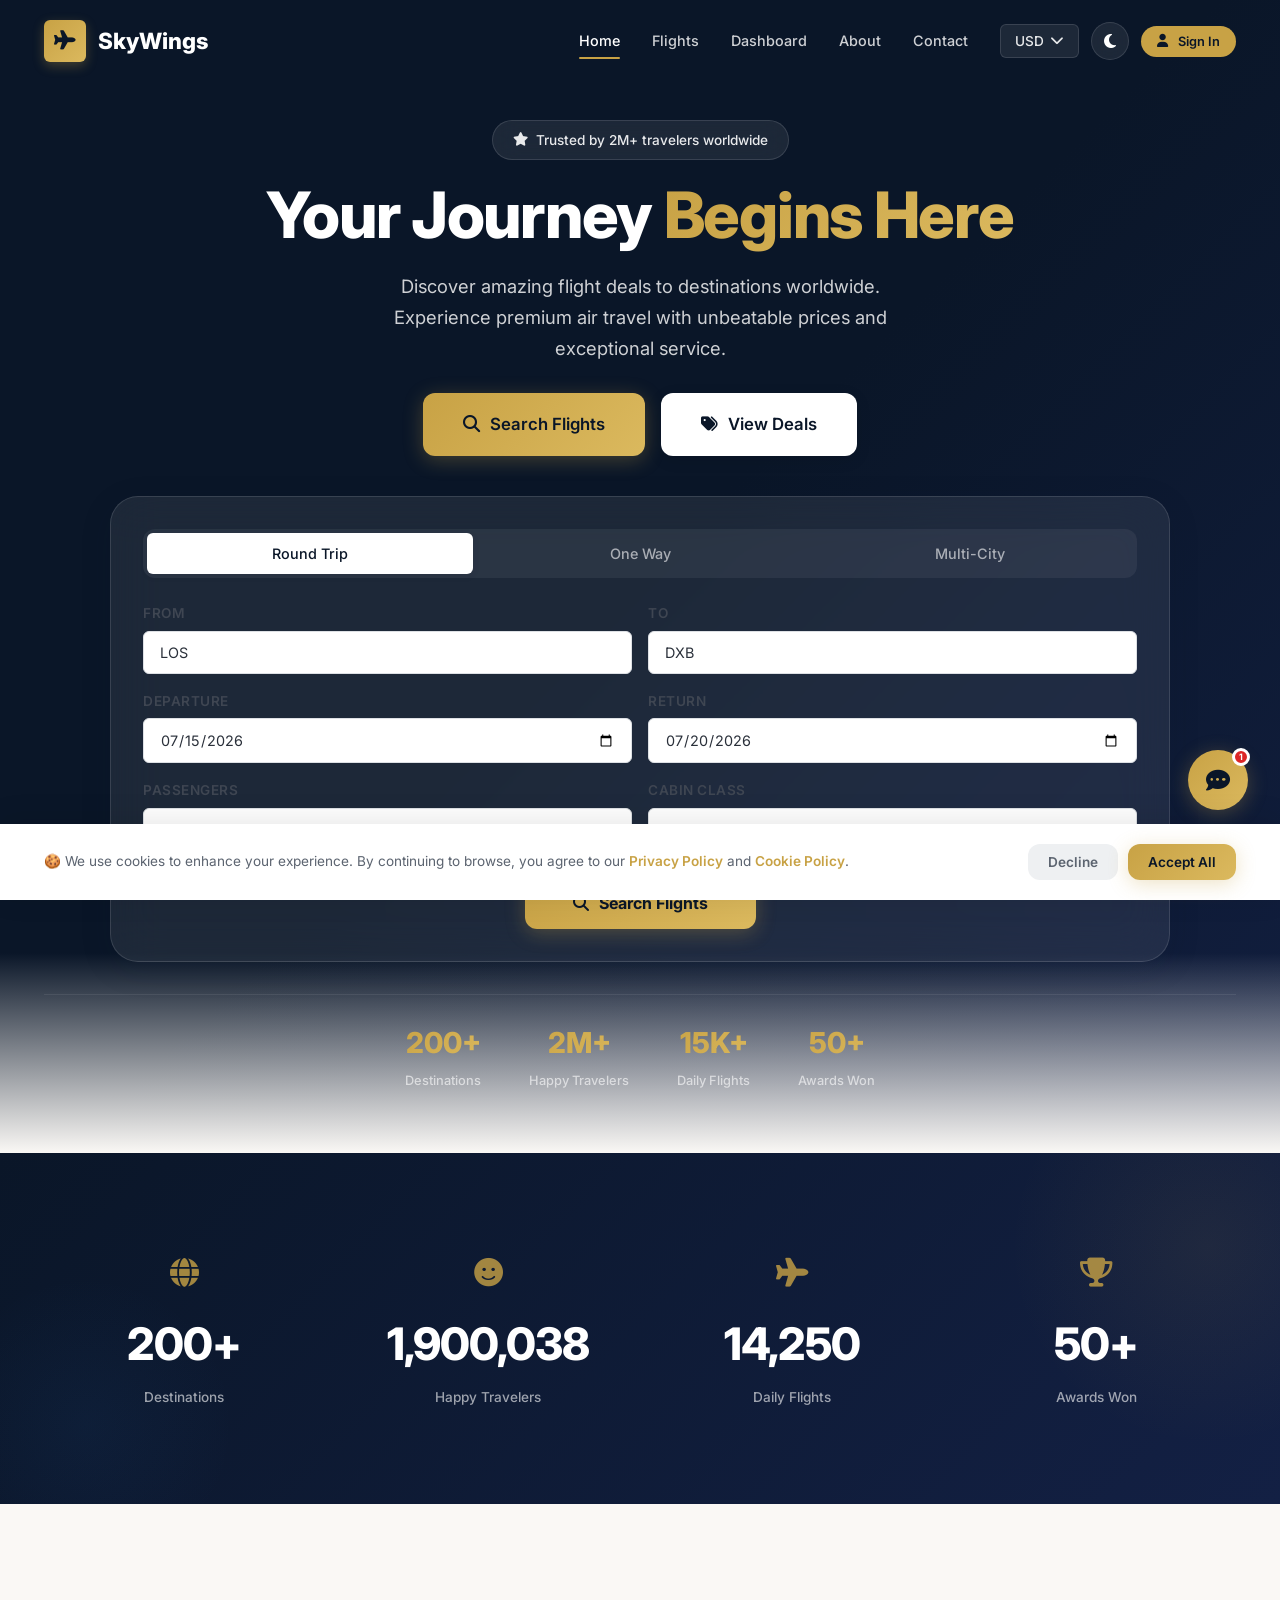
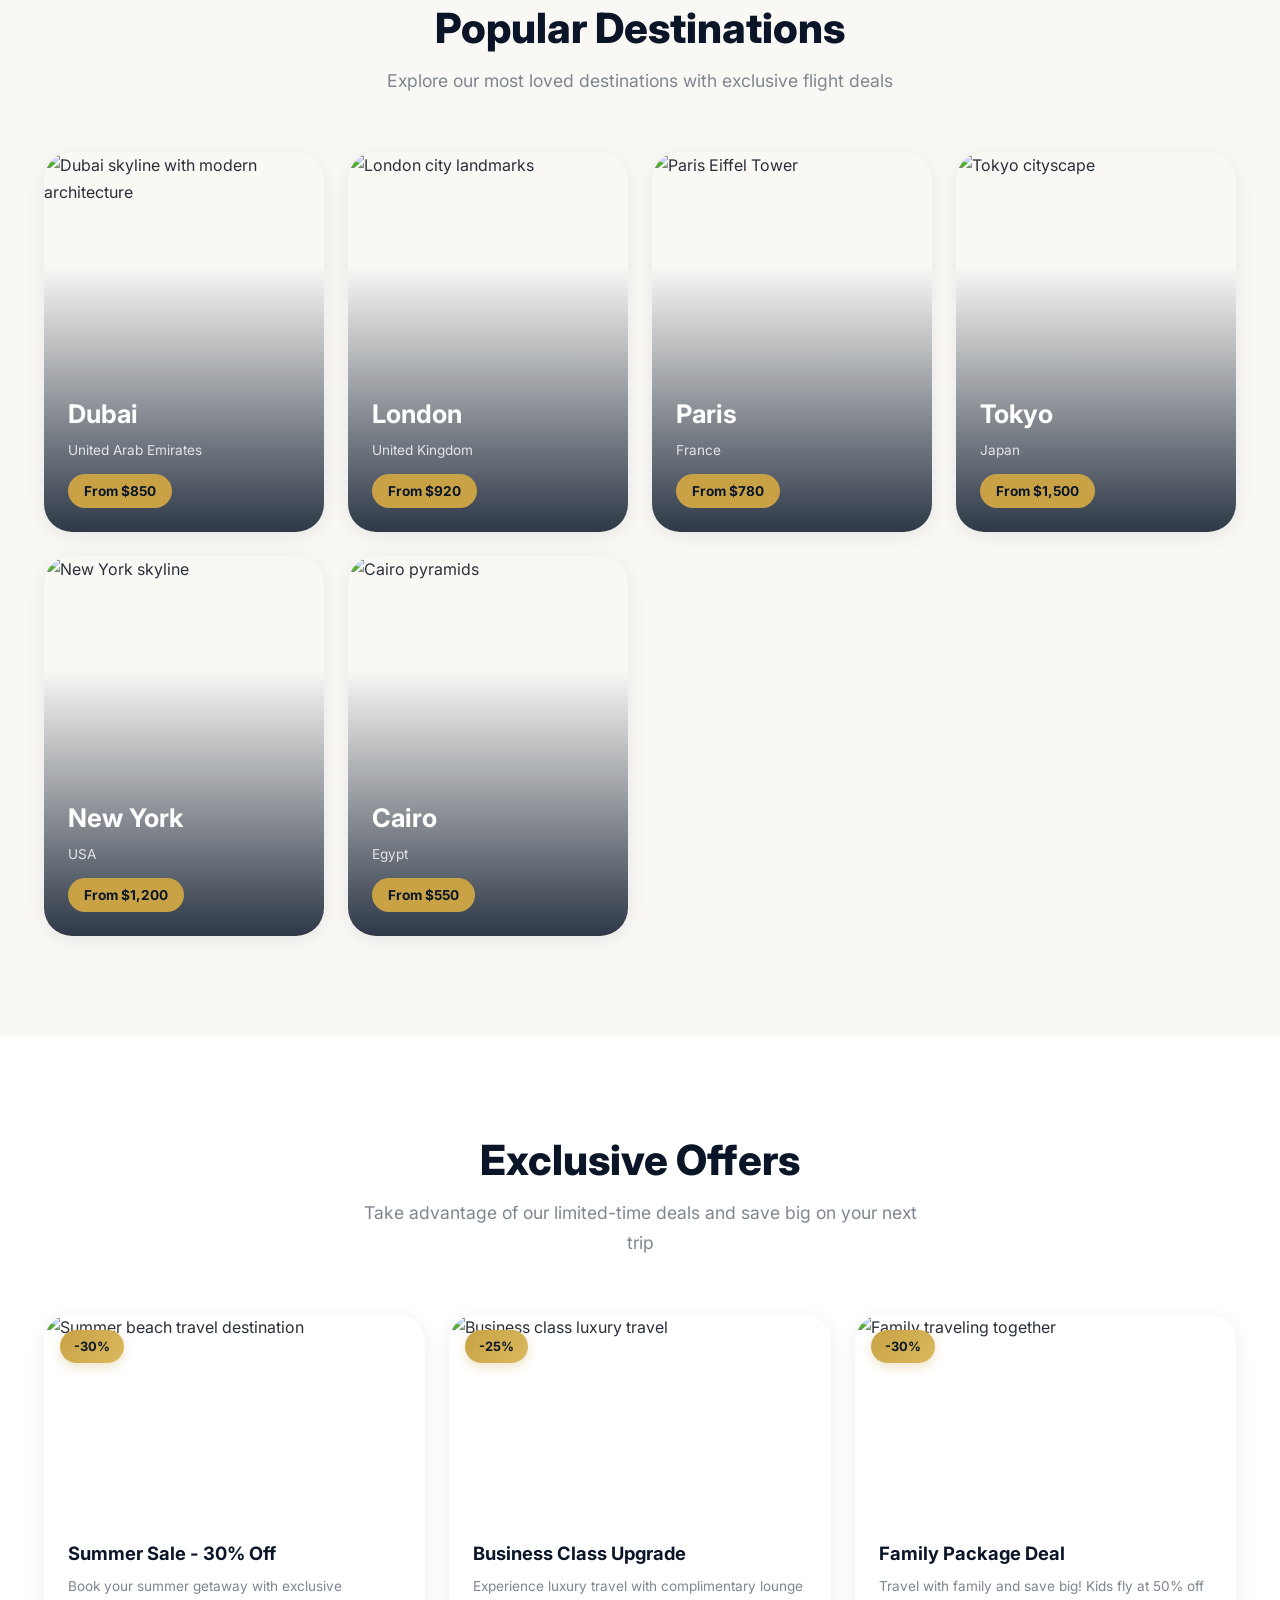
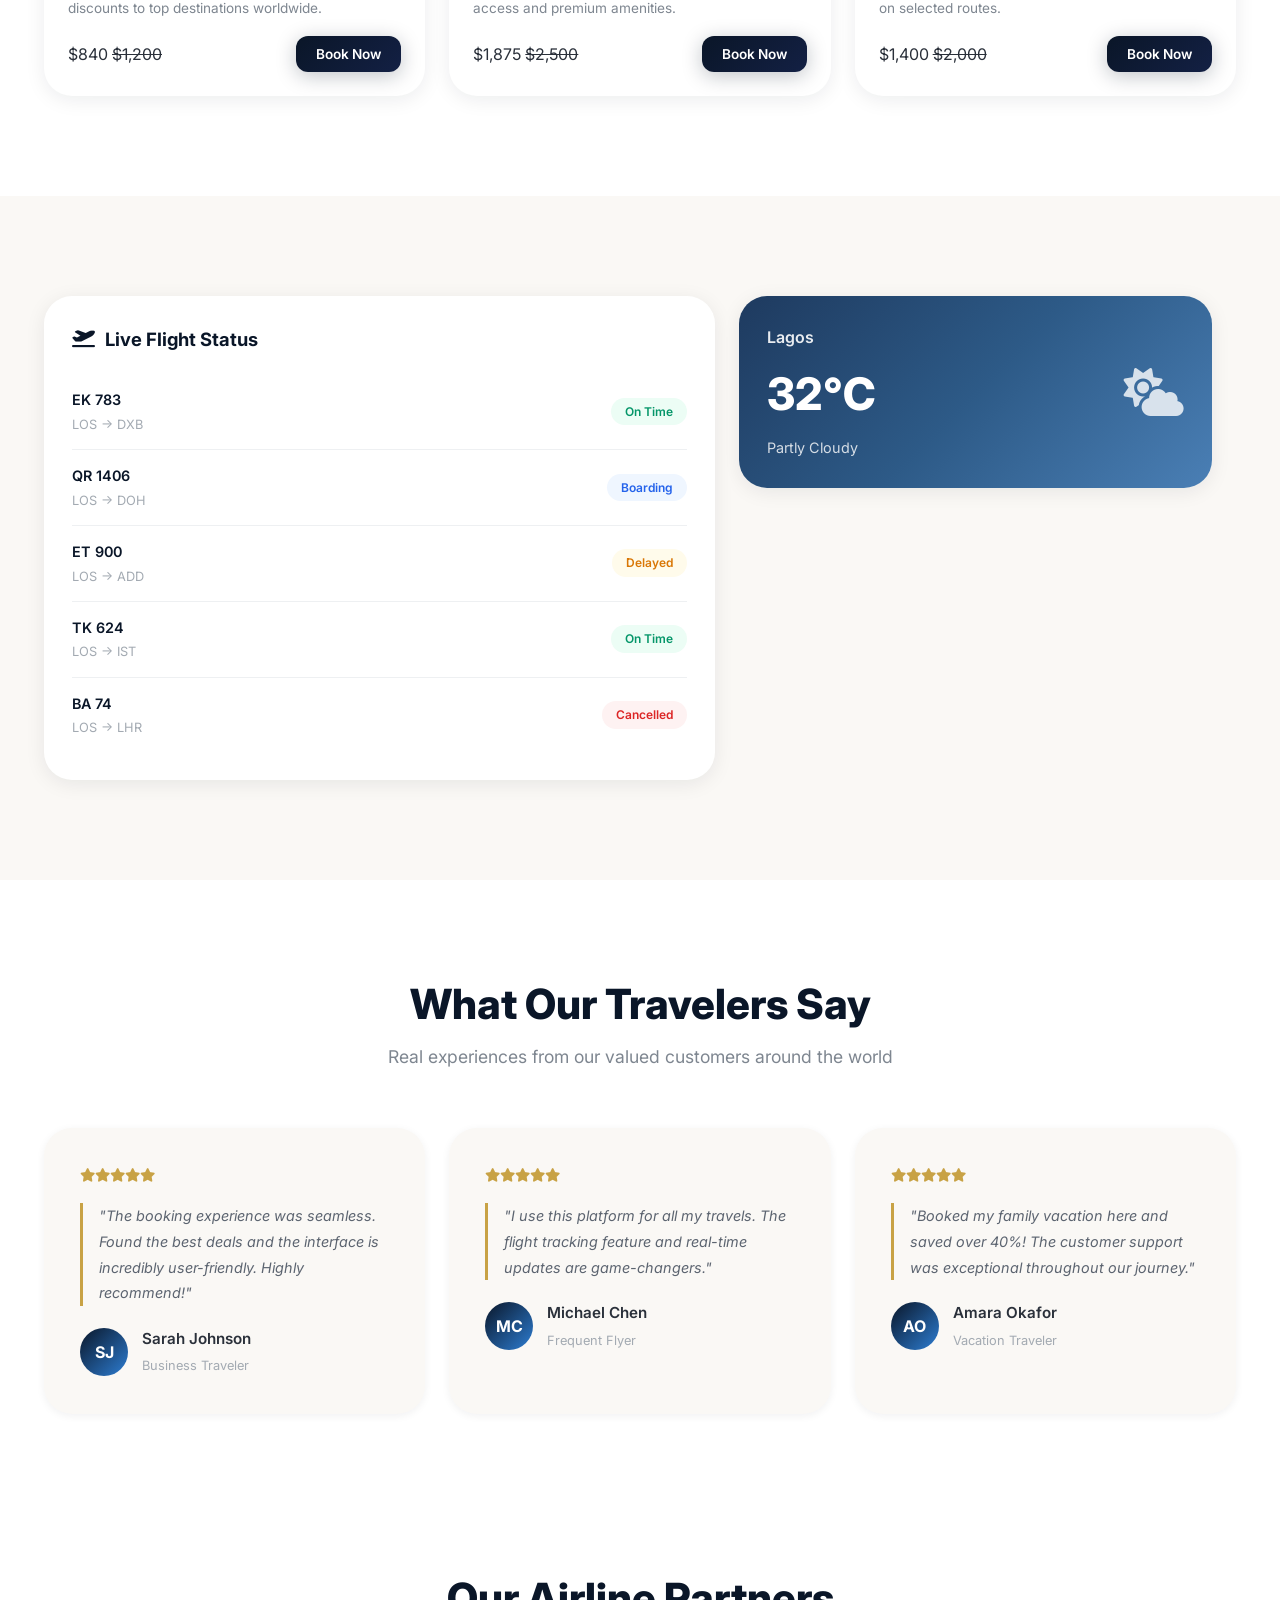
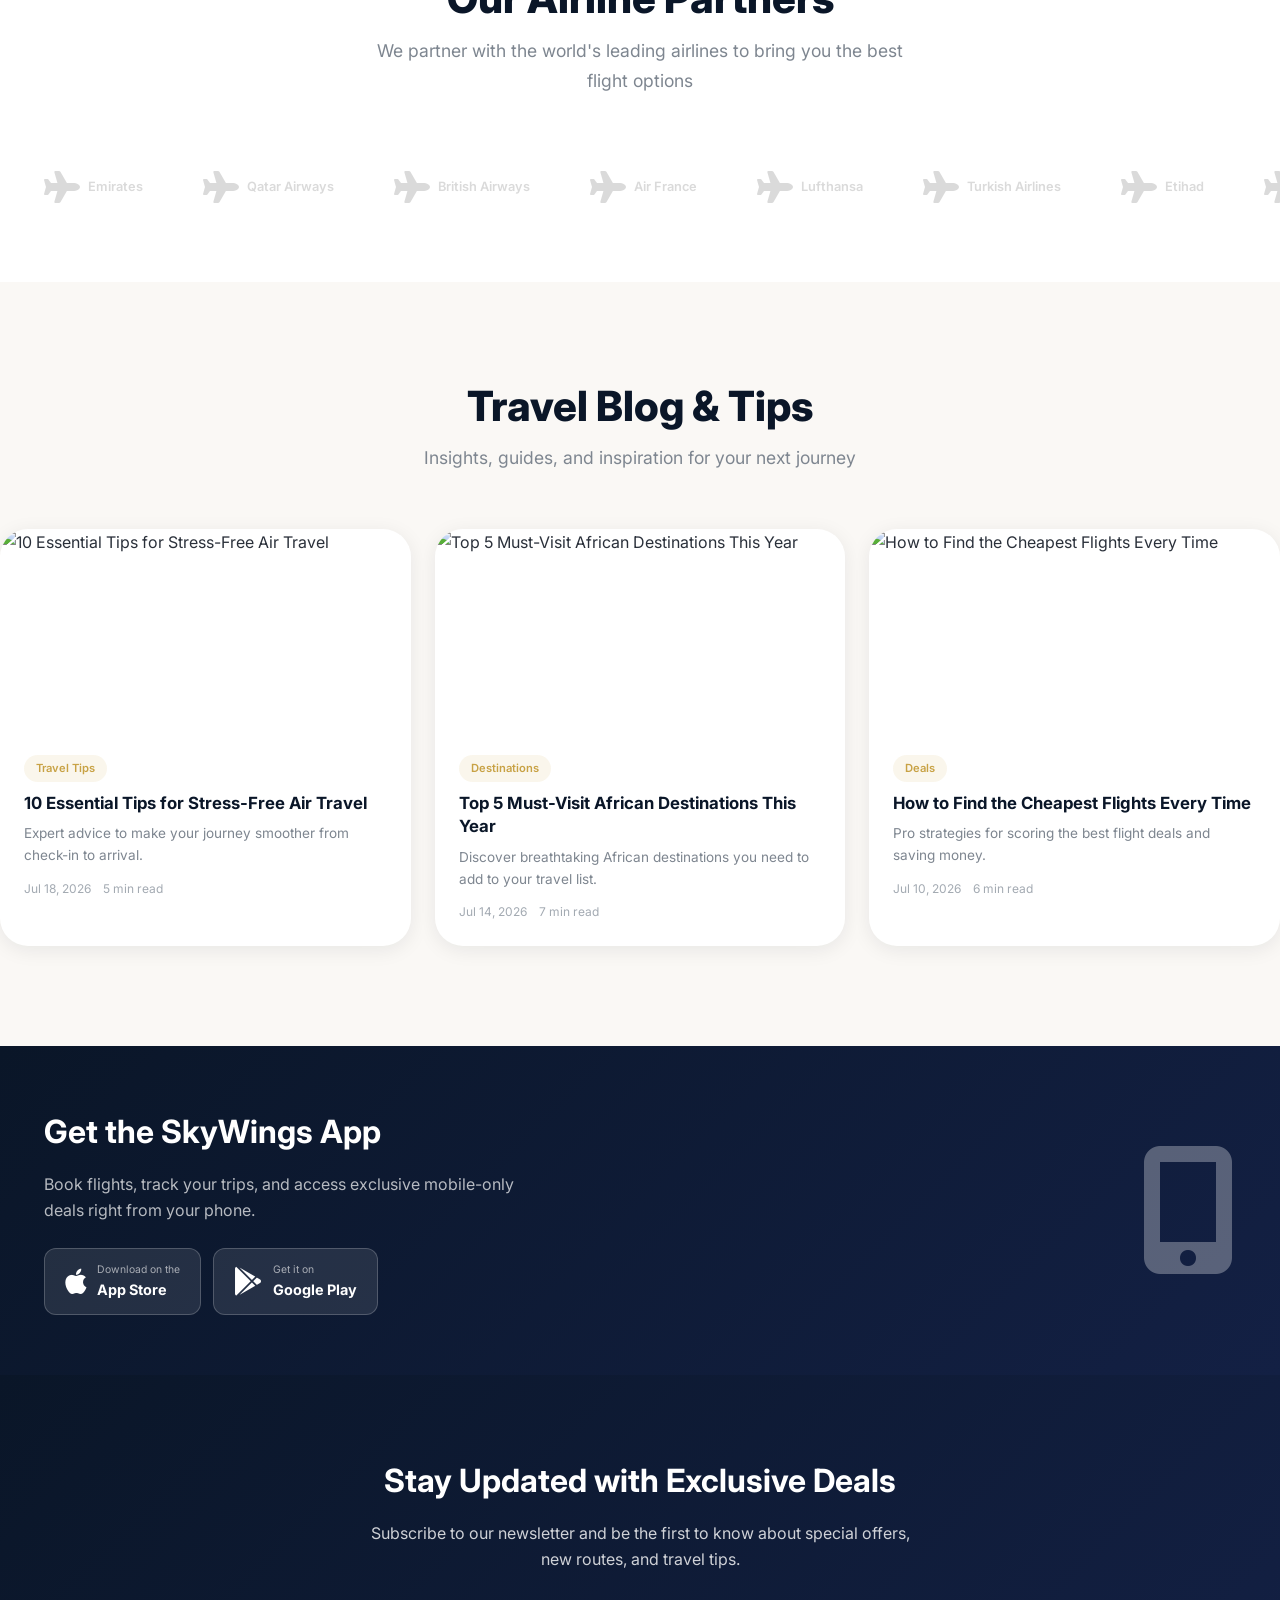
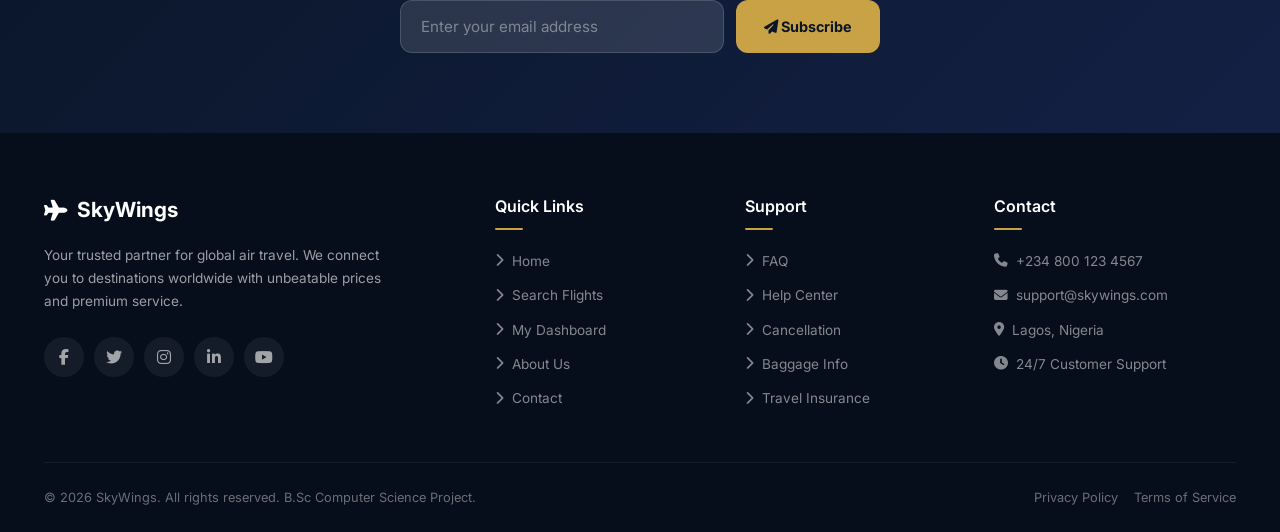
==== commit 583f7408: "Update project with new pages and improvements" ====
--- a/index.html
+++ b/index.html
@@ -411,6 +411,32 @@
       </div>
     </section>
 
+    <!-- Travel Blog Section -->
+    <section class="section-padding" aria-label="Travel blog and tips" id="blog-container"></section>
+
+    <!-- App Download Section -->
+    <section class="app-download" aria-label="Download our mobile app">
+      <div class="container">
+        <div class="app-download-text reveal">
+          <h2>Get the SkyWings App</h2>
+          <p>Book flights, track your trips, and access exclusive mobile-only deals right from your phone.</p>
+          <div class="app-badges">
+            <a href="#" class="app-badge" aria-label="Download on the App Store">
+              <i class="fab fa-apple"></i>
+              <span class="badge-text"><small>Download on the</small><strong>App Store</strong></span>
+            </a>
+            <a href="#" class="app-badge" aria-label="Get it on Google Play">
+              <i class="fab fa-google-play"></i>
+              <span class="badge-text"><small>Get it on</small><strong>Google Play</strong></span>
+            </a>
+          </div>
+        </div>
+        <div class="app-download-mockup reveal reveal-delay-1">
+          <i class="fas fa-mobile-alt"></i>
+        </div>
+      </div>
+    </section>
+
     <!-- Newsletter -->
     <section class="newsletter section-padding" aria-label="Newsletter subscription">
       <div class="container">
@@ -484,8 +510,68 @@
   <!-- Scroll to Top -->
   <button class="scroll-top" aria-label="Scroll to top"><i class="fas fa-arrow-up" aria-hidden="true"></i></button>
 
+  <!-- ===== AUTH MODAL (injected by JS) ===== -->
+
+  <!-- ===== LIVE CHAT ===== -->
+  <div class="chat-bubble" id="chat-bubble" aria-label="Open live chat">
+    <i class="fas fa-comment-dots" aria-hidden="true"></i>
+    <span class="notif-dot">1</span>
+  </div>
+  <div class="chat-window" id="chat-window">
+    <div class="chat-header">
+      <div class="avatar">S</div>
+      <div>
+        <h4>SkyWings Support</h4>
+        <p>Online • Usually replies in 5min</p>
+      </div>
+      <span class="chat-close" id="chat-close">&times;</span>
+    </div>
+    <div class="chat-messages" id="chat-messages">
+      <div class="chat-msg support">👋 Hello! Welcome to SkyWings. How can I help you today?<span class="time">Just now</span></div>
+    </div>
+    <div class="chat-input-area">
+      <input type="text" id="chat-input" placeholder="Type your message..." aria-label="Chat message">
+      <button id="chat-send" aria-label="Send message"><i class="fas fa-paper-plane"></i></button>
+    </div>
+  </div>
+
+  <!-- ===== COOKIE CONSENT ===== -->
+  <div class="cookie-consent" id="cookie-consent">
+    <div class="container">
+      <div class="cookie-text">
+        <p>🍪 We use cookies to enhance your experience. By continuing to browse, you agree to our <a href="#">Privacy Policy</a> and <a href="#">Cookie Policy</a>.</p>
+      </div>
+      <div class="cookie-actions">
+        <button class="btn btn-sm" style="background:var(--gray-100);color:var(--gray-600)" id="cookie-decline">Decline</button>
+        <button class="btn btn-sm btn-secondary" id="cookie-accept">Accept All</button>
+      </div>
+    </div>
+  </div>
+
+  <!-- ===== STRUCTURED DATA (JSON-LD) ===== -->
+  <script type="application/ld+json" class="schema-hidden">
+  {
+    "@context": "https://schema.org",
+    "@type": "TravelAgency",
+    "name": "SkyWings",
+    "url": "https://skywings.com",
+    "logo": "https://skywings.com/logo.png",
+    "description": "Premium flight booking platform connecting travelers to destinations worldwide.",
+    "address": {
+      "@type": "PostalAddress",
+      "addressLocality": "Lagos",
+      "addressCountry": "NG"
+    },
+    "aggregateRating": {
+      "@type": "AggregateRating",
+      "ratingValue": "4.8",
+      "reviewCount": "25000"
+    }
+  }
+  </script>
+
   <!-- Scripts -->
   <script src="js/data.js"></script>
   <script src="js/main.js"></script>
 </body>
-</html>+</html>
--- a/css/style.css
+++ b/css/style.css
@@ -85,6 +85,47 @@
   line-height: 1.65;
   overflow-x: hidden;
   transition: background 0.4s, color 0.4s;
+  position: relative;
+}
+
+/* Professional ambient background with subtle noise texture */
+body::before {
+  content: '';
+  position: fixed;
+  inset: 0;
+  z-index: -2;
+  background: 
+    radial-gradient(ellipse 80% 60% at 0% 20%, rgba(200,162,69,0.03) 0%, transparent 60%),
+    radial-gradient(ellipse 60% 50% at 100% 40%, rgba(45,125,210,0.02) 0%, transparent 60%),
+    radial-gradient(ellipse 70% 40% at 50% 80%, rgba(200,162,69,0.02) 0%, transparent 50%);
+  pointer-events: none;
+}
+
+/* Subtle grid pattern overlay */
+body::after {
+  content: '';
+  position: fixed;
+  inset: 0;
+  z-index: -1;
+  background-image: 
+    linear-gradient(rgba(200,162,69,0.02) 1px, transparent 1px),
+    linear-gradient(90deg, rgba(200,162,69,0.02) 1px, transparent 1px);
+  background-size: 60px 60px;
+  pointer-events: none;
+}
+
+[data-theme="dark"] body::before {
+  background: 
+    radial-gradient(ellipse 80% 60% at 0% 20%, rgba(200,162,69,0.04) 0%, transparent 60%),
+    radial-gradient(ellipse 60% 50% at 100% 40%, rgba(45,125,210,0.03) 0%, transparent 60%),
+    radial-gradient(ellipse 70% 40% at 50% 80%, rgba(200,162,69,0.03) 0%, transparent 50%);
+}
+
+[data-theme="dark"] body::after {
+  background-image: 
+    linear-gradient(rgba(200,162,69,0.03) 1px, transparent 1px),
+    linear-gradient(90deg, rgba(200,162,69,0.03) 1px, transparent 1px);
+  background-size: 60px 60px;
 }
 a { text-decoration: none; color: inherit; transition: color var(--transition-fast); }
 ul { list-style: none; }
@@ -322,6 +363,8 @@
 
 /* ===== COUNTERS ===== */
 .counter-section { background: linear-gradient(135deg, var(--primary) 0%, var(--primary-light) 100%); padding: 80px 0; position: relative; overflow: hidden; }
+.counter-section::before { content: ''; position: absolute; top: -30%; right: -10%; width: 400px; height: 400px; border-radius: 50%; background: radial-gradient(circle, rgba(200,162,69,0.08) 0%, transparent 70%); pointer-events: none; }
+.counter-section::after { content: ''; position: absolute; bottom: -20%; left: -5%; width: 300px; height: 300px; border-radius: 50%; background: radial-gradient(circle, rgba(45,125,210,0.06) 0%, transparent 70%); pointer-events: none; }
 @media (max-width: 575px) { .counter-section { padding: 50px 0; } }
 .counters-grid { display: grid; grid-template-columns: repeat(auto-fit, minmax(160px, 1fr)); gap: 24px; text-align: center; position: relative; z-index: 1; }
 @media (max-width: 575px) { .counters-grid { grid-template-columns: 1fr 1fr; gap: 16px; } }
@@ -713,4 +756,302 @@
 
 /* ===== PAGE TRANSITION ===== */
 .page-transition { animation: pageFadeIn 0.5s var(--ease-out); }
-@keyframes pageFadeIn { from { opacity: 0; transform: translateY(10px); } to { opacity: 1; transform: translateY(0); } }+@keyframes pageFadeIn { from { opacity: 0; transform: translateY(10px); } to { opacity: 1; transform: translateY(0); } }
+
+/* ============================================================
+   NEW PROFESSIONAL FEATURES - v2.1
+   ============================================================ */
+
+/* ===== AUTH MODAL ===== */
+.auth-overlay { position: fixed; inset: 0; background: rgba(0,0,0,0.7); z-index: 10000; display: none; align-items: center; justify-content: center; backdrop-filter: blur(8px); padding: 20px; }
+.auth-overlay.active { display: flex; }
+.auth-modal { background: var(--white); border-radius: var(--radius-xl); width: 100%; max-width: 460px; padding: 40px; box-shadow: var(--shadow-xl); position: relative; animation: modalIn 0.3s var(--ease-out); max-height: 90vh; overflow-y: auto; }
+[data-theme="dark"] .auth-modal { background: var(--gray-50); }
+@keyframes modalIn { from { opacity: 0; transform: scale(0.95) translateY(20px); } to { opacity: 1; transform: scale(1) translateY(0); } }
+.auth-close { position: absolute; top: 16px; right: 16px; width: 36px; height: 36px; border-radius: var(--radius-full); background: var(--gray-100); display: flex; align-items: center; justify-content: center; color: var(--gray-500); font-size: 1.2rem; transition: all var(--transition-fast); }
+.auth-close:hover { background: var(--gray-200); }
+.auth-modal h2 { font-size: 1.6rem; font-weight: 800; color: var(--primary); margin-bottom: 6px; }
+.auth-modal .subtitle { color: var(--gray-500); font-size: 0.9rem; margin-bottom: 28px; }
+.auth-tabs { display: flex; gap: 0; margin-bottom: 24px; background: var(--gray-100); border-radius: var(--radius-md); padding: 4px; }
+[data-theme="dark"] .auth-tabs { background: var(--gray-200); }
+.auth-tab { flex: 1; padding: 12px; text-align: center; border-radius: var(--radius-sm); font-weight: 600; font-size: 0.9rem; color: var(--gray-500); transition: all var(--transition-fast); }
+.auth-tab.active { background: var(--white); color: var(--primary); box-shadow: var(--shadow-sm); }
+[data-theme="dark"] .auth-tab.active { background: var(--gray-50); }
+.auth-form .form-group { margin-bottom: 16px; }
+.auth-form .form-group label { color: var(--gray-700); font-size: 0.85rem; font-weight: 600; }
+.auth-form .form-group input { background: var(--gray-50); border: 1.5px solid var(--gray-200); color: var(--gray-800); padding: 14px 16px; }
+[data-theme="dark"] .auth-form .form-group input { background: var(--gray-100); }
+.auth-form .form-group input:focus { border-color: var(--secondary); box-shadow: 0 0 0 3px rgba(200,162,69,0.1); }
+.auth-form .btn { width: 100%; margin-top: 8px; }
+.auth-divider { display: flex; align-items: center; gap: 16px; margin: 20px 0; color: var(--gray-400); font-size: 0.85rem; }
+.auth-divider::before, .auth-divider::after { content: ''; flex: 1; height: 1px; background: var(--gray-200); }
+.social-login { display: flex; gap: 12px; }
+.social-login-btn { flex: 1; display: flex; align-items: center; justify-content: center; gap: 8px; padding: 12px; border-radius: var(--radius-md); border: 1.5px solid var(--gray-200); background: var(--white); color: var(--gray-700); font-size: 0.85rem; font-weight: 500; transition: all var(--transition-fast); }
+[data-theme="dark"] .social-login-btn { background: var(--gray-50); }
+.social-login-btn:hover { border-color: var(--secondary); background: rgba(200,162,69,0.05); }
+.social-login-btn i { font-size: 1.1rem; }
+.auth-switch { text-align: center; margin-top: 20px; font-size: 0.85rem; color: var(--gray-500); }
+.auth-switch a { color: var(--secondary); font-weight: 600; cursor: pointer; }
+.auth-switch a:hover { text-decoration: underline; }
+.password-toggle { position: relative; }
+.password-toggle input { padding-right: 44px; }
+.password-toggle .toggle-btn { position: absolute; right: 12px; top: 50%; transform: translateY(-50%); background: none; border: none; color: var(--gray-400); cursor: pointer; padding: 4px; }
+.password-toggle .toggle-btn:hover { color: var(--gray-600); }
+.forgot-password { text-align: right; margin-top: -8px; margin-bottom: 16px; }
+.forgot-password a { font-size: 0.8rem; color: var(--accent); }
+.forgot-password a:hover { text-decoration: underline; }
+
+/* ===== PRICE CALENDAR ===== */
+.price-calendar { background: var(--white); border-radius: var(--radius-xl); padding: 28px; box-shadow: var(--shadow-md); margin-bottom: 24px; }
+[data-theme="dark"] .price-calendar { background: var(--gray-50); }
+.calendar-header { display: flex; align-items: center; justify-content: space-between; margin-bottom: 20px; }
+.calendar-header h3 { font-size: 1.1rem; font-weight: 700; color: var(--primary); }
+.calendar-nav { display: flex; gap: 8px; }
+.calendar-nav button { width: 36px; height: 36px; border-radius: var(--radius-full); background: var(--gray-100); display: flex; align-items: center; justify-content: center; color: var(--gray-600); transition: all var(--transition-fast); }
+.calendar-nav button:hover { background: var(--secondary); color: var(--primary); }
+.calendar-grid { display: grid; grid-template-columns: repeat(7, 1fr); gap: 4px; }
+.calendar-day-header { text-align: center; font-size: 0.75rem; font-weight: 600; color: var(--gray-400); padding: 8px 0; text-transform: uppercase; }
+.calendar-day { text-align: center; padding: 10px 4px; border-radius: var(--radius-sm); font-size: 0.85rem; font-weight: 500; color: var(--gray-700); cursor: pointer; transition: all var(--transition-fast); position: relative; }
+.calendar-day:hover { background: var(--gray-50); }
+.calendar-day .price-tag { display: block; font-size: 0.65rem; color: var(--success); font-weight: 600; margin-top: 2px; }
+.calendar-day.best-price { background: rgba(5,150,105,0.1); color: var(--success); font-weight: 700; }
+.calendar-day.best-price .price-tag { color: var(--success); }
+.calendar-day.selected { background: var(--secondary); color: var(--primary); }
+.calendar-day.selected .price-tag { color: var(--primary); }
+.calendar-day.disabled { color: var(--gray-300); cursor: not-allowed; }
+.calendar-day.today { border: 2px solid var(--secondary); }
+.calendar-legend { display: flex; gap: 20px; margin-top: 16px; padding-top: 16px; border-top: 1px solid var(--gray-100); flex-wrap: wrap; }
+.legend-item { display: flex; align-items: center; gap: 8px; font-size: 0.8rem; color: var(--gray-500); }
+.legend-dot { width: 12px; height: 12px; border-radius: 4px; }
+.legend-dot.best { background: rgba(5,150,105,0.2); border: 1px solid var(--success); }
+.legend-dot.normal { background: var(--gray-100); border: 1px solid var(--gray-300); }
+
+/* ===== FLIGHT COMPARISON ===== */
+.compare-bar { position: fixed; bottom: 0; left: 0; right: 0; background: var(--white); box-shadow: 0 -4px 30px rgba(0,0,0,0.1); z-index: 999; padding: 16px 0; transform: translateY(100%); transition: transform 0.4s var(--ease-out); }
+[data-theme="dark"] .compare-bar { background: var(--gray-50); }
+.compare-bar.active { transform: translateY(0); }
+.compare-bar .container { display: flex; align-items: center; gap: 16px; flex-wrap: wrap; }
+.compare-flights { display: flex; gap: 12px; flex: 1; overflow-x: auto; padding: 4px 0; }
+.compare-flight-item { display: flex; align-items: center; gap: 10px; padding: 8px 14px; background: var(--cream); border-radius: var(--radius-md); font-size: 0.8rem; white-space: nowrap; flex-shrink: 0; }
+[data-theme="dark"] .compare-flight-item { background: var(--gray-100); }
+.compare-flight-item .remove { margin-left: 4px; color: var(--error); cursor: pointer; font-size: 1rem; }
+.compare-actions { display: flex; gap: 10px; flex-shrink: 0; }
+.compare-modal { display: none; position: fixed; inset: 0; z-index: 10001; background: rgba(0,0,0,0.7); backdrop-filter: blur(8px); padding: 20px; overflow-y: auto; }
+.compare-modal.active { display: flex; align-items: center; justify-content: center; }
+.compare-table { background: var(--white); border-radius: var(--radius-xl); width: 100%; max-width: 900px; overflow: hidden; box-shadow: var(--shadow-xl); animation: modalIn 0.3s var(--ease-out); }
+[data-theme="dark"] .compare-table { background: var(--gray-50); }
+.compare-table-header { display: flex; justify-content: space-between; align-items: center; padding: 24px 28px; border-bottom: 1px solid var(--gray-100); }
+.compare-table-header h3 { font-size: 1.2rem; font-weight: 700; color: var(--primary); }
+.compare-table-body { padding: 0; overflow-x: auto; }
+.compare-table-body table { width: 100%; border-collapse: collapse; }
+.compare-table-body th, .compare-table-body td { padding: 14px 20px; text-align: center; font-size: 0.85rem; border-bottom: 1px solid var(--gray-50); }
+.compare-table-body th { background: var(--cream); font-weight: 600; color: var(--gray-600); text-align: left; min-width: 120px; }
+[data-theme="dark"] .compare-table-body th { background: var(--gray-100); }
+.compare-table-body td { color: var(--gray-700); }
+.compare-table-body .highlight { color: var(--secondary); font-weight: 700; }
+.compare-table-body .btn { margin-top: 8px; }
+
+/* ===== WISHLIST ===== */
+.wishlist-btn { position: absolute; top: 12px; right: 12px; z-index: 5; width: 36px; height: 36px; border-radius: var(--radius-full); background: var(--white); box-shadow: var(--shadow-md); display: flex; align-items: center; justify-content: center; color: var(--gray-400); font-size: 1rem; transition: all var(--transition-fast); }
+.wishlist-btn:hover { transform: scale(1.1); }
+.wishlist-btn.active { color: var(--error); }
+.wishlist-btn.active i { font-weight: 900; }
+.wishlist-page { padding-top: 90px; min-height: 100vh; }
+.wishlist-empty { text-align: center; padding: 80px 20px; }
+.wishlist-empty i { font-size: 4rem; color: var(--gray-300); margin-bottom: 20px; }
+.wishlist-empty h3 { font-size: 1.4rem; color: var(--gray-600); margin-bottom: 8px; }
+.wishlist-empty p { color: var(--gray-400); }
+
+/* ===== CHECK-IN ===== */
+.checkin-page { padding-top: 90px; min-height: 100vh; }
+.checkin-card { max-width: 600px; margin: 40px auto; background: var(--white); border-radius: var(--radius-xl); padding: 36px; box-shadow: var(--shadow-md); }
+[data-theme="dark"] .checkin-card { background: var(--gray-50); }
+.checkin-card h2 { font-size: 1.4rem; font-weight: 700; color: var(--primary); margin-bottom: 8px; }
+.checkin-card p { color: var(--gray-500); margin-bottom: 24px; }
+.checkin-result { margin-top: 24px; padding: 20px; background: #ecfdf5; border-radius: var(--radius-md); display: none; }
+.checkin-result.active { display: block; }
+.checkin-result h4 { color: var(--success); margin-bottom: 8px; }
+.checkin-result p { color: var(--gray-600); font-size: 0.9rem; margin-bottom: 4px; }
+
+/* ===== LIVE CHAT ===== */
+.chat-bubble { position: fixed; bottom: 90px; right: clamp(16px, 3vw, 32px); z-index: 998; width: 60px; height: 60px; border-radius: var(--radius-full); background: linear-gradient(135deg, var(--secondary), var(--secondary-light)); color: var(--primary); display: flex; align-items: center; justify-content: center; font-size: 1.5rem; box-shadow: 0 4px 20px rgba(200,162,69,0.3); cursor: pointer; transition: all var(--transition-normal); }
+.chat-bubble:hover { transform: scale(1.1); box-shadow: 0 8px 30px rgba(200,162,69,0.4); }
+.chat-bubble .notif-dot { position: absolute; top: -2px; right: -2px; width: 18px; height: 18px; background: var(--error); border-radius: var(--radius-full); border: 3px solid var(--white); font-size: 0.55rem; color: var(--white); display: flex; align-items: center; justify-content: center; font-weight: 700; }
+.chat-window { position: fixed; bottom: 160px; right: clamp(16px, 3vw, 32px); width: 360px; max-width: calc(100vw - 32px); background: var(--white); border-radius: var(--radius-xl); box-shadow: var(--shadow-xl); z-index: 999; display: none; overflow: hidden; animation: chatIn 0.3s var(--ease-out); }
+[data-theme="dark"] .chat-window { background: var(--gray-50); }
+@keyframes chatIn { from { opacity: 0; transform: translateY(20px) scale(0.95); } to { opacity: 1; transform: translateY(0) scale(1); } }
+.chat-window.active { display: block; }
+.chat-header { background: var(--primary); color: var(--white); padding: 18px 20px; display: flex; align-items: center; gap: 12px; }
+.chat-header .avatar { width: 36px; height: 36px; border-radius: var(--radius-full); background: var(--secondary); display: flex; align-items: center; justify-content: center; color: var(--primary); font-weight: 700; font-size: 0.85rem; }
+.chat-header h4 { font-size: 0.95rem; font-weight: 600; }
+.chat-header p { font-size: 0.75rem; opacity: 0.7; }
+.chat-close { margin-left: auto; color: rgba(255,255,255,0.7); font-size: 1.2rem; cursor: pointer; padding: 4px; }
+.chat-close:hover { color: var(--white); }
+.chat-messages { height: 300px; overflow-y: auto; padding: 20px; display: flex; flex-direction: column; gap: 12px; }
+.chat-msg { max-width: 80%; padding: 12px 16px; border-radius: var(--radius-md); font-size: 0.85rem; line-height: 1.5; }
+.chat-msg.support { background: var(--cream); color: var(--gray-700); align-self: flex-start; border-bottom-left-radius: 4px; }
+[data-theme="dark"] .chat-msg.support { background: var(--gray-100); }
+.chat-msg.user { background: var(--secondary); color: var(--primary); align-self: flex-end; border-bottom-right-radius: 4px; }
+.chat-msg .time { font-size: 0.65rem; opacity: 0.6; margin-top: 4px; display: block; }
+.chat-input-area { display: flex; gap: 8px; padding: 12px 16px; border-top: 1px solid var(--gray-100); }
+.chat-input-area input { flex: 1; padding: 10px 14px; border: 1.5px solid var(--gray-200); border-radius: var(--radius-md); font-size: 0.85rem; }
+.chat-input-area input:focus { border-color: var(--secondary); }
+.chat-input-area button { width: 40px; height: 40px; border-radius: var(--radius-full); background: var(--secondary); color: var(--primary); display: flex; align-items: center; justify-content: center; flex-shrink: 0; transition: all var(--transition-fast); }
+.chat-input-area button:hover { background: var(--secondary-light); }
+
+/* ===== COOKIE CONSENT ===== */
+.cookie-consent { position: fixed; bottom: 0; left: 0; right: 0; background: var(--white); box-shadow: 0 -4px 30px rgba(0,0,0,0.1); z-index: 9999; padding: 20px 0; transform: translateY(100%); transition: transform 0.5s var(--ease-out); }
+[data-theme="dark"] .cookie-consent { background: var(--gray-50); }
+.cookie-consent.active { transform: translateY(0); }
+.cookie-consent .container { display: flex; align-items: center; gap: 20px; flex-wrap: wrap; }
+.cookie-text { flex: 1; min-width: 200px; }
+.cookie-text p { font-size: 0.85rem; color: var(--gray-600); line-height: 1.6; }
+.cookie-text a { color: var(--secondary); font-weight: 600; }
+.cookie-actions { display: flex; gap: 10px; flex-shrink: 0; }
+
+/* ===== PRICE ALERT ===== */
+.price-alert-form { background: var(--white); border-radius: var(--radius-xl); padding: 28px; box-shadow: var(--shadow-md); margin-bottom: 24px; }
+[data-theme="dark"] .price-alert-form { background: var(--gray-50); }
+.price-alert-form h3 { font-size: 1.1rem; font-weight: 700; color: var(--primary); margin-bottom: 16px; display: flex; align-items: center; gap: 10px; }
+.alert-route-inputs { display: grid; grid-template-columns: 1fr 1fr; gap: 12px; margin-bottom: 16px; }
+@media (max-width: 575px) { .alert-route-inputs { grid-template-columns: 1fr; } }
+.alert-target-price { display: flex; gap: 12px; align-items: flex-end; margin-bottom: 16px; }
+.alert-target-price .form-group { flex: 1; }
+.alert-target-price .btn { flex-shrink: 0; }
+.active-alerts { margin-top: 16px; }
+.alert-item { display: flex; align-items: center; justify-content: space-between; padding: 12px 16px; background: var(--cream); border-radius: var(--radius-md); margin-bottom: 8px; gap: 12px; }
+[data-theme="dark"] .alert-item { background: var(--gray-100); }
+.alert-item .route { font-weight: 600; color: var(--gray-700); font-size: 0.85rem; }
+.alert-item .target { color: var(--secondary); font-weight: 700; font-size: 0.85rem; }
+.alert-item .remove-alert { color: var(--error); cursor: pointer; font-size: 1rem; padding: 4px; }
+
+/* ===== MULTI-CITY ===== */
+.multi-city-route { background: var(--cream); border-radius: var(--radius-md); padding: 20px; margin-bottom: 16px; position: relative; }
+[data-theme="dark"] .multi-city-route { background: var(--gray-100); }
+.multi-city-route .route-number { position: absolute; top: -10px; left: 16px; background: var(--secondary); color: var(--primary); padding: 2px 12px; border-radius: var(--radius-full); font-size: 0.75rem; font-weight: 700; }
+.multi-city-route .remove-route { position: absolute; top: 12px; right: 12px; color: var(--error); cursor: pointer; font-size: 1rem; padding: 4px; }
+.add-route-btn { display: flex; align-items: center; gap: 8px; color: var(--secondary); font-weight: 600; font-size: 0.85rem; cursor: pointer; padding: 12px; border: 2px dashed var(--gray-200); border-radius: var(--radius-md); justify-content: center; transition: all var(--transition-fast); margin-bottom: 16px; }
+.add-route-btn:hover { border-color: var(--secondary); background: rgba(200,162,69,0.05); }
+
+/* ===== LOYALTY POINTS ===== */
+.loyalty-card { background: linear-gradient(135deg, var(--primary), var(--primary-light)); border-radius: var(--radius-xl); padding: 28px; color: var(--white); margin-bottom: 20px; position: relative; overflow: hidden; }
+.loyalty-card::before { content: ''; position: absolute; top: -50%; right: -30%; width: 200px; height: 200px; border-radius: 50%; background: rgba(200,162,69,0.1); }
+.loyalty-card h3 { font-size: 1.1rem; font-weight: 600; margin-bottom: 16px; }
+.loyalty-points { font-size: 2.5rem; font-weight: 800; color: var(--secondary); margin-bottom: 4px; }
+.loyalty-tier { font-size: 0.85rem; opacity: 0.7; margin-bottom: 16px; }
+.loyalty-progress { height: 6px; background: rgba(255,255,255,0.15); border-radius: 3px; overflow: hidden; margin-bottom: 8px; }
+.loyalty-progress-bar { height: 100%; background: linear-gradient(90deg, var(--secondary), var(--secondary-light)); border-radius: 3px; transition: width 0.6s var(--ease-out); }
+.loyalty-next { font-size: 0.8rem; opacity: 0.6; }
+
+/* ===== REFERRAL ===== */
+.referral-card { background: var(--white); border-radius: var(--radius-xl); padding: 28px; box-shadow: var(--shadow-md); text-align: center; }
+[data-theme="dark"] .referral-card { background: var(--gray-50); }
+.referral-card h3 { font-size: 1.1rem; font-weight: 700; color: var(--primary); margin-bottom: 8px; }
+.referral-card p { color: var(--gray-500); font-size: 0.9rem; margin-bottom: 20px; }
+.referral-code { display: flex; align-items: center; gap: 12px; justify-content: center; margin-bottom: 16px; }
+.referral-code input { padding: 14px 20px; border: 2px dashed var(--secondary); border-radius: var(--radius-md); font-size: 1.2rem; font-weight: 700; color: var(--primary); text-align: center; letter-spacing: 4px; background: rgba(200,162,69,0.05); max-width: 200px; }
+.referral-code button { padding: 14px 20px; background: var(--secondary); color: var(--primary); border-radius: var(--radius-md); font-weight: 600; transition: all var(--transition-fast); }
+.referral-code button:hover { background: var(--secondary-light); }
+.referral-stats { display: grid; grid-template-columns: repeat(3, 1fr); gap: 16px; margin-top: 20px; }
+.referral-stat { padding: 16px; background: var(--cream); border-radius: var(--radius-md); }
+[data-theme="dark"] .referral-stat { background: var(--gray-100); }
+.referral-stat .num { font-size: 1.4rem; font-weight: 700; color: var(--primary); }
+.referral-stat .lbl { font-size: 0.75rem; color: var(--gray-400); }
+
+/* ===== APP DOWNLOAD ===== */
+.app-download { background: linear-gradient(135deg, var(--primary), var(--primary-light)); padding: 60px 0; color: var(--white); }
+.app-download .container { display: flex; align-items: center; justify-content: space-between; gap: 40px; flex-wrap: wrap; }
+.app-download-text { flex: 1; min-width: 280px; }
+.app-download-text h2 { font-size: clamp(1.4rem, 3vw, 2rem); font-weight: 700; margin-bottom: 12px; }
+.app-download-text p { opacity: 0.7; margin-bottom: 24px; max-width: 480px; }
+.app-badges { display: flex; gap: 12px; flex-wrap: wrap; }
+.app-badge { display: flex; align-items: center; gap: 10px; padding: 12px 20px; background: rgba(255,255,255,0.1); border: 1px solid rgba(255,255,255,0.2); border-radius: var(--radius-md); color: var(--white); transition: all var(--transition-fast); }
+.app-badge:hover { background: rgba(255,255,255,0.2); }
+.app-badge i { font-size: 1.8rem; }
+.app-badge .badge-text { display: flex; flex-direction: column; }
+.app-badge .badge-text small { font-size: 0.65rem; opacity: 0.6; }
+.app-badge .badge-text strong { font-size: 0.9rem; }
+.app-download-mockup { flex-shrink: 0; }
+.app-download-mockup i { font-size: 8rem; opacity: 0.3; }
+
+/* ===== BLOG SECTION ===== */
+.blog-grid { display: grid; grid-template-columns: repeat(auto-fit, minmax(300px, 1fr)); gap: 24px; }
+.blog-card { background: var(--white); border-radius: var(--radius-xl); overflow: hidden; box-shadow: var(--shadow-md); transition: all var(--transition-normal); }
+[data-theme="dark"] .blog-card { background: var(--gray-50); }
+.blog-card:hover { transform: translateY(-6px); box-shadow: var(--shadow-lg); }
+.blog-image { height: 200px; overflow: hidden; }
+.blog-image img { width: 100%; height: 100%; object-fit: cover; transition: transform 0.6s var(--ease-out); }
+.blog-card:hover .blog-image img { transform: scale(1.06); }
+.blog-content { padding: 24px; }
+.blog-tag { display: inline-block; padding: 4px 12px; background: rgba(200,162,69,0.1); color: var(--secondary); border-radius: var(--radius-full); font-size: 0.7rem; font-weight: 600; margin-bottom: 10px; }
+.blog-content h3 { font-size: 1.05rem; font-weight: 700; color: var(--primary); margin-bottom: 8px; line-height: 1.4; }
+.blog-content p { color: var(--gray-500); font-size: 0.85rem; line-height: 1.6; margin-bottom: 12px; }
+.blog-meta { display: flex; align-items: center; gap: 12px; font-size: 0.75rem; color: var(--gray-400); }
+
+/* ===== VISA CHECKER ===== */
+.visa-checker { background: var(--white); border-radius: var(--radius-xl); padding: 28px; box-shadow: var(--shadow-md); }
+[data-theme="dark"] .visa-checker { background: var(--gray-50); }
+.visa-checker h3 { font-size: 1.1rem; font-weight: 700; color: var(--primary); margin-bottom: 16px; display: flex; align-items: center; gap: 10px; }
+.visa-result { margin-top: 16px; padding: 20px; border-radius: var(--radius-md); display: none; }
+.visa-result.active { display: block; }
+.visa-result.visa-free { background: #ecfdf5; color: var(--success); }
+.visa-result.visa-required { background: #fef2f2; color: var(--error); }
+.visa-result.visa-on-arrival { background: #fffbeb; color: var(--warning); }
+.visa-result h4 { margin-bottom: 6px; }
+.visa-result p { font-size: 0.85rem; opacity: 0.8; }
+
+/* ===== INVOICE ===== */
+.invoice-card { background: var(--white); border-radius: var(--radius-xl); padding: 36px; box-shadow: var(--shadow-md); max-width: 700px; margin: 0 auto; }
+[data-theme="dark"] .invoice-card { background: var(--gray-50); }
+.invoice-header { display: flex; justify-content: space-between; margin-bottom: 28px; padding-bottom: 20px; border-bottom: 2px solid var(--gray-100); flex-wrap: wrap; gap: 16px; }
+.invoice-header h2 { font-size: 1.4rem; font-weight: 800; color: var(--primary); }
+.invoice-header .inv-number { color: var(--gray-400); font-size: 0.85rem; }
+.invoice-table { width: 100%; border-collapse: collapse; margin-bottom: 20px; }
+.invoice-table th, .invoice-table td { padding: 12px 16px; text-align: left; border-bottom: 1px solid var(--gray-50); font-size: 0.85rem; }
+.invoice-table th { background: var(--cream); font-weight: 600; color: var(--gray-600); }
+[data-theme="dark"] .invoice-table th { background: var(--gray-100); }
+.invoice-total { text-align: right; padding-top: 16px; border-top: 2px solid var(--gray-100); }
+.invoice-total .total-label { font-size: 1rem; font-weight: 600; color: var(--gray-600); }
+.invoice-total .total-value { font-size: 1.4rem; font-weight: 800; color: var(--secondary); margin-left: 20px; }
+.invoice-actions { display: flex; gap: 12px; justify-content: center; margin-top: 24px; flex-wrap: wrap; }
+
+/* ===== BOOKING STEPPER ===== */
+#booking-stepper .step { position: relative; }
+#booking-stepper .step.active { background: var(--secondary) !important; color: var(--primary) !important; box-shadow: 0 4px 12px rgba(200,162,69,0.3); }
+#booking-stepper .step.completed { background: var(--success) !important; color: var(--white) !important; }
+#booking-stepper .step.completed::after { content: '✓'; margin-left: 4px; }
+#booking-stepper .step:not(:last-child)::after { content: ''; position: absolute; top: 50%; right: -4px; width: 8px; height: 8px; border-right: 2px solid var(--gray-300); border-top: 2px solid var(--gray-300); transform: translateY(-50%) rotate(45deg); }
+#booking-stepper .step.active:not(:last-child)::after { border-color: var(--secondary); }
+#booking-stepper .step.completed:not(:last-child)::after { border-color: var(--success); }
+
+/* ===== BOOKING TIMELINE ===== */
+.booking-timeline { position: relative; padding-left: 32px; margin: 20px 0; }
+.booking-timeline::before { content: ''; position: absolute; left: 12px; top: 0; bottom: 0; width: 2px; background: var(--gray-200); }
+.timeline-item { position: relative; padding-bottom: 24px; }
+.timeline-item:last-child { padding-bottom: 0; }
+.timeline-dot { position: absolute; left: -26px; top: 4px; width: 16px; height: 16px; border-radius: var(--radius-full); background: var(--white); border: 3px solid var(--gray-300); }
+.timeline-item.completed .timeline-dot { background: var(--success); border-color: var(--success); }
+.timeline-item.active .timeline-dot { background: var(--secondary); border-color: var(--secondary); box-shadow: 0 0 0 4px rgba(200,162,69,0.2); }
+.timeline-item h4 { font-size: 0.9rem; font-weight: 600; color: var(--gray-700); margin-bottom: 2px; }
+.timeline-item p { font-size: 0.8rem; color: var(--gray-400); }
+.timeline-item .time { font-size: 0.75rem; color: var(--gray-400); margin-top: 4px; }
+
+/* ===== NEARBY AIRPORTS ===== */
+.nearby-toggle { display: flex; align-items: center; gap: 8px; margin-top: 8px; }
+.nearby-toggle label { font-size: 0.8rem; color: rgba(255,255,255,0.7); cursor: pointer; }
+.nearby-toggle input[type="checkbox"] { accent-color: var(--secondary); width: 16px; height: 16px; }
+
+/* ===== ERROR PAGE ===== */
+.error-page { display: flex; align-items: center; justify-content: center; min-height: 100vh; text-align: center; padding: 20px; }
+.error-page h1 { font-size: clamp(4rem, 10vw, 8rem); font-weight: 900; color: var(--secondary); line-height: 1; margin-bottom: 8px; }
+.error-page h2 { font-size: 1.6rem; font-weight: 700; color: var(--primary); margin-bottom: 12px; }
+.error-page p { color: var(--gray-500); margin-bottom: 24px; max-width: 400px; margin-left: auto; margin-right: auto; }
+
+/* ===== STRUCTURED DATA HIDDEN ===== */
+.schema-hidden { display: none; }
+
+/* ===== PRINT STYLES ===== */
+@media print {
+  .no-print { display: none !important; }
+  .invoice-card { box-shadow: none; border: 1px solid #ddd; }
+}
